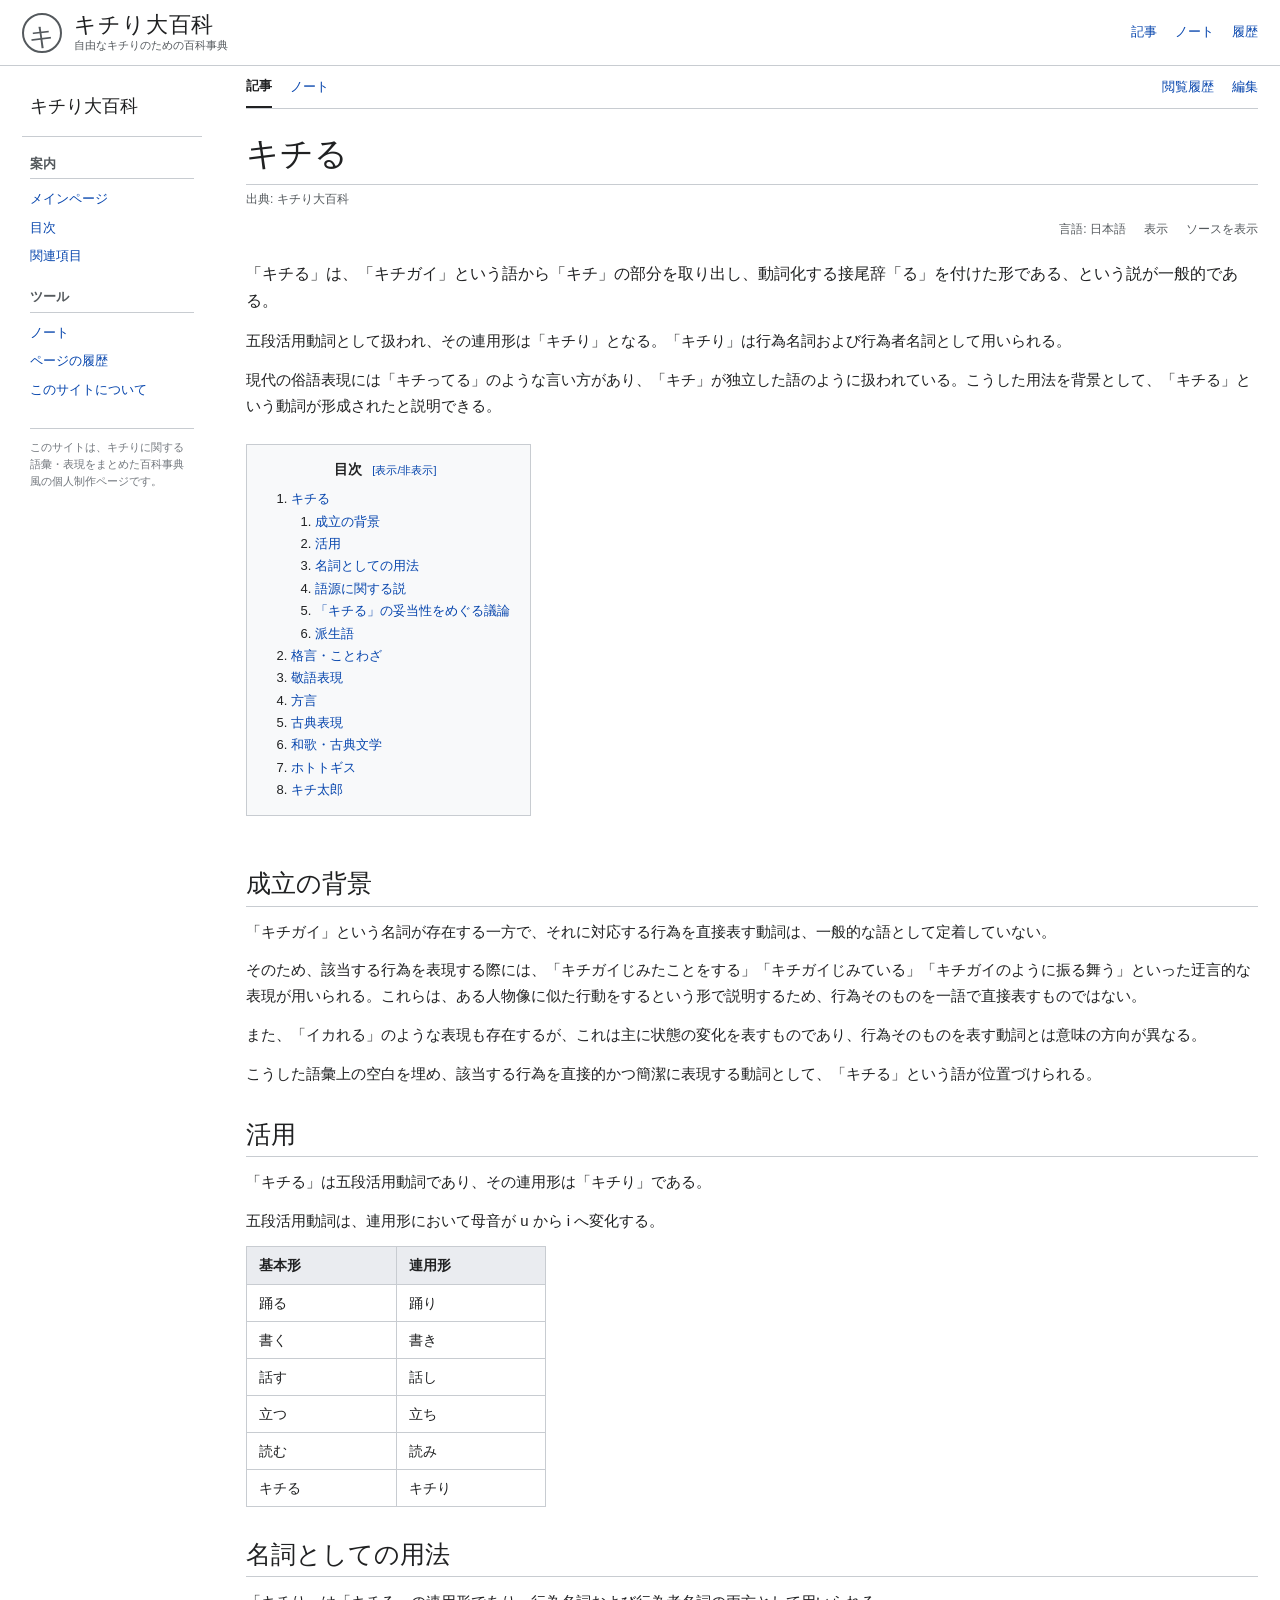
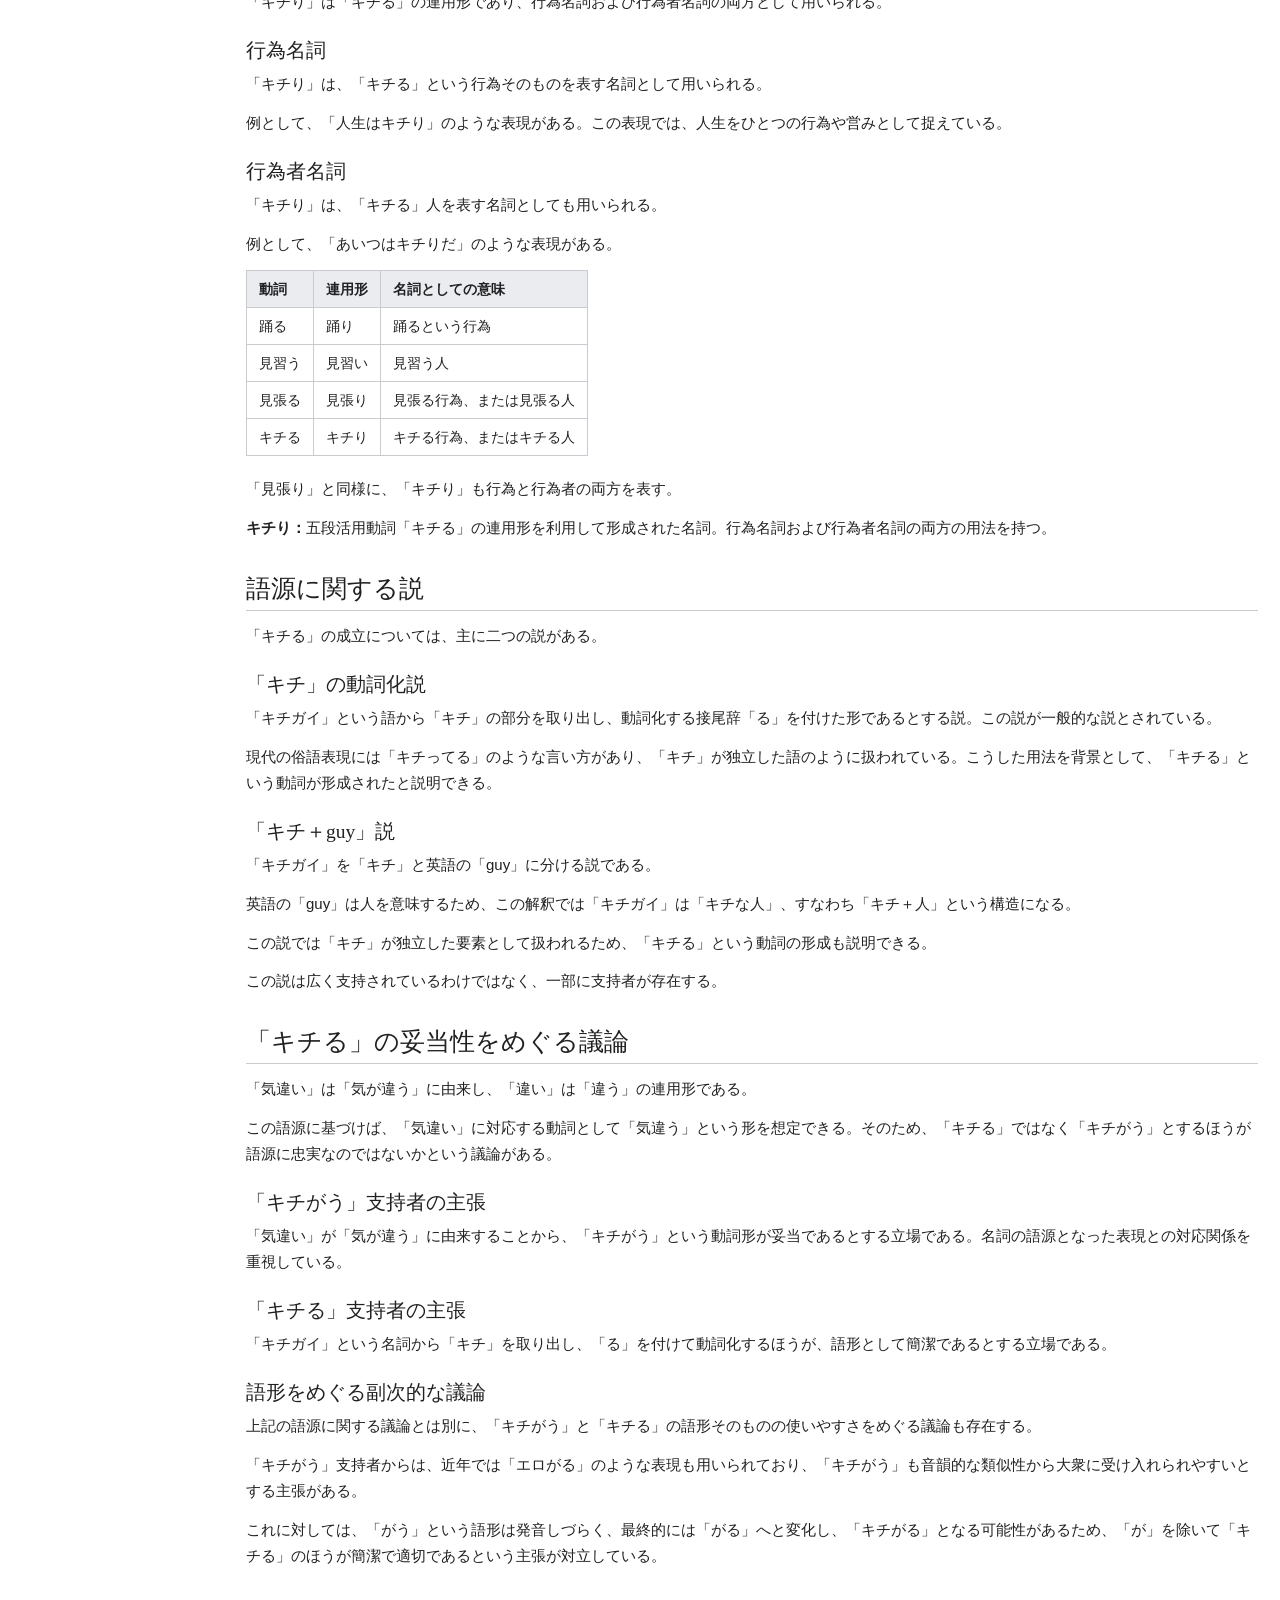
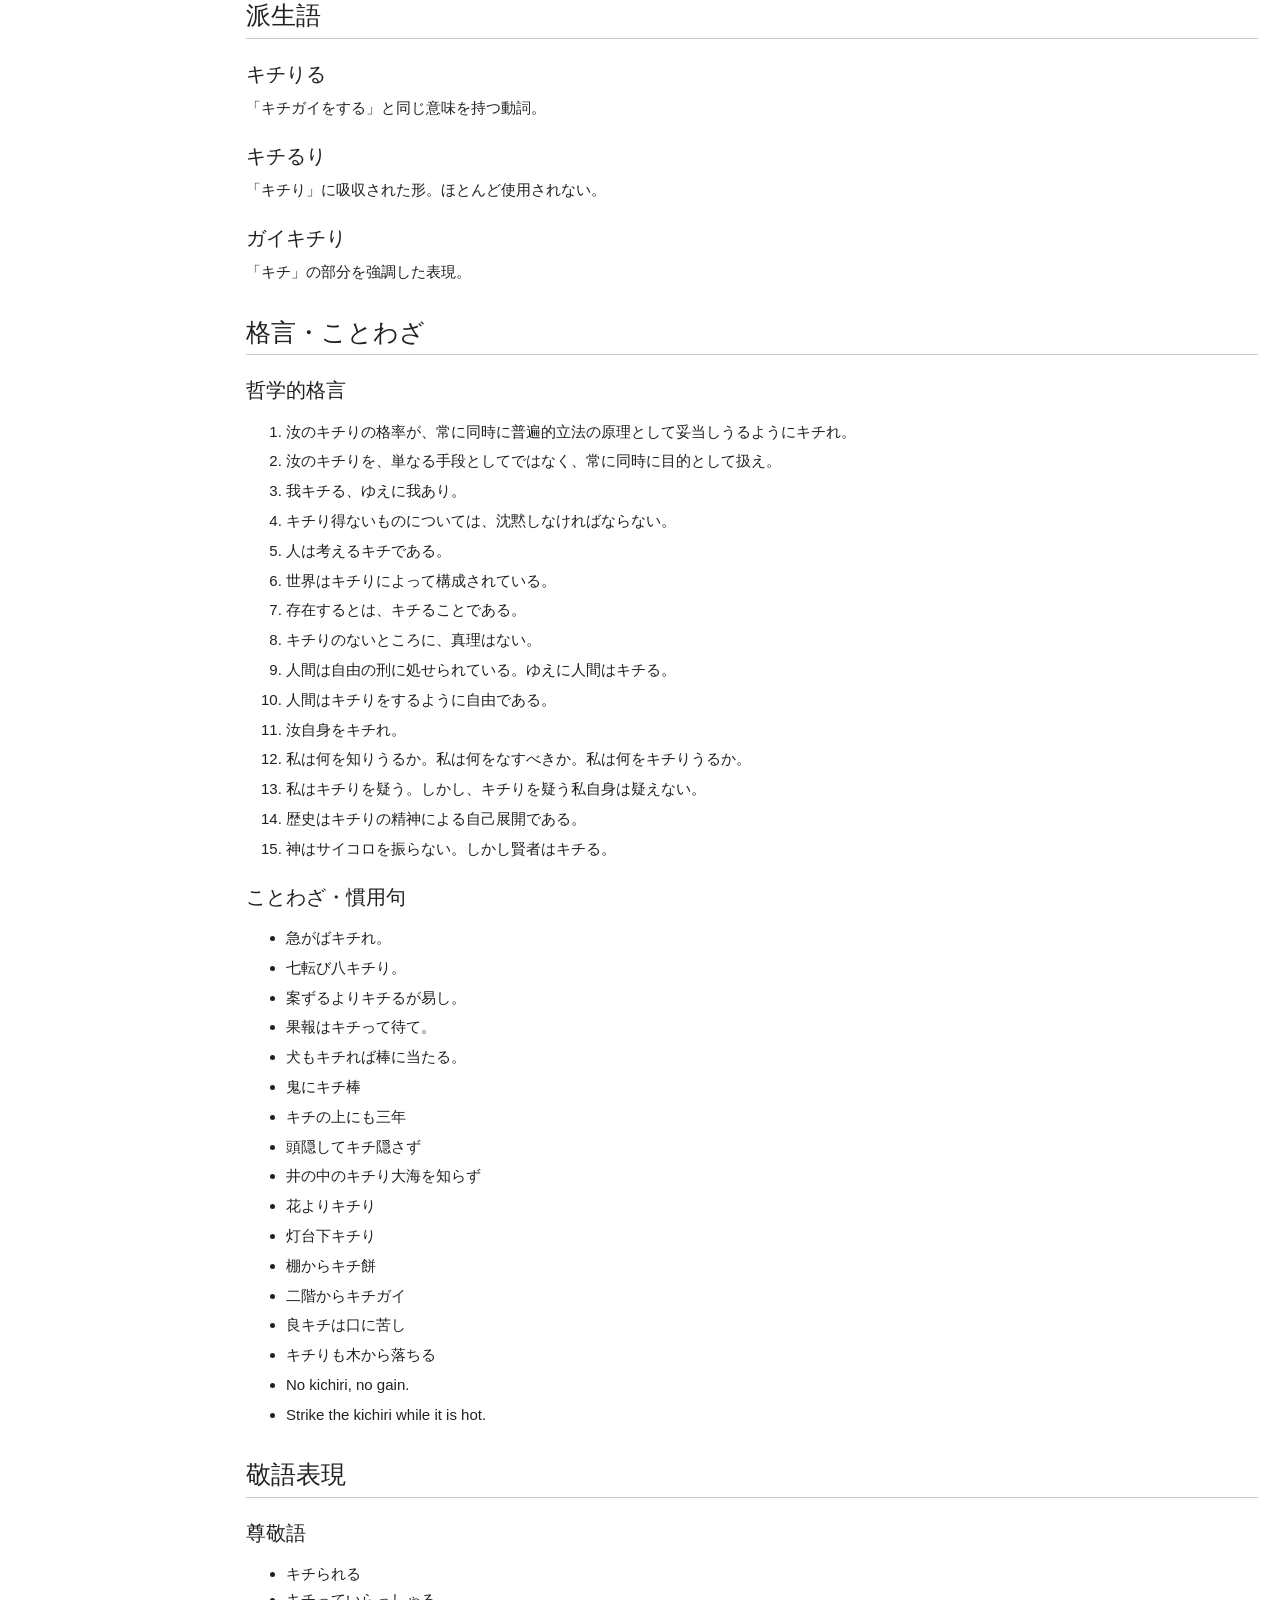
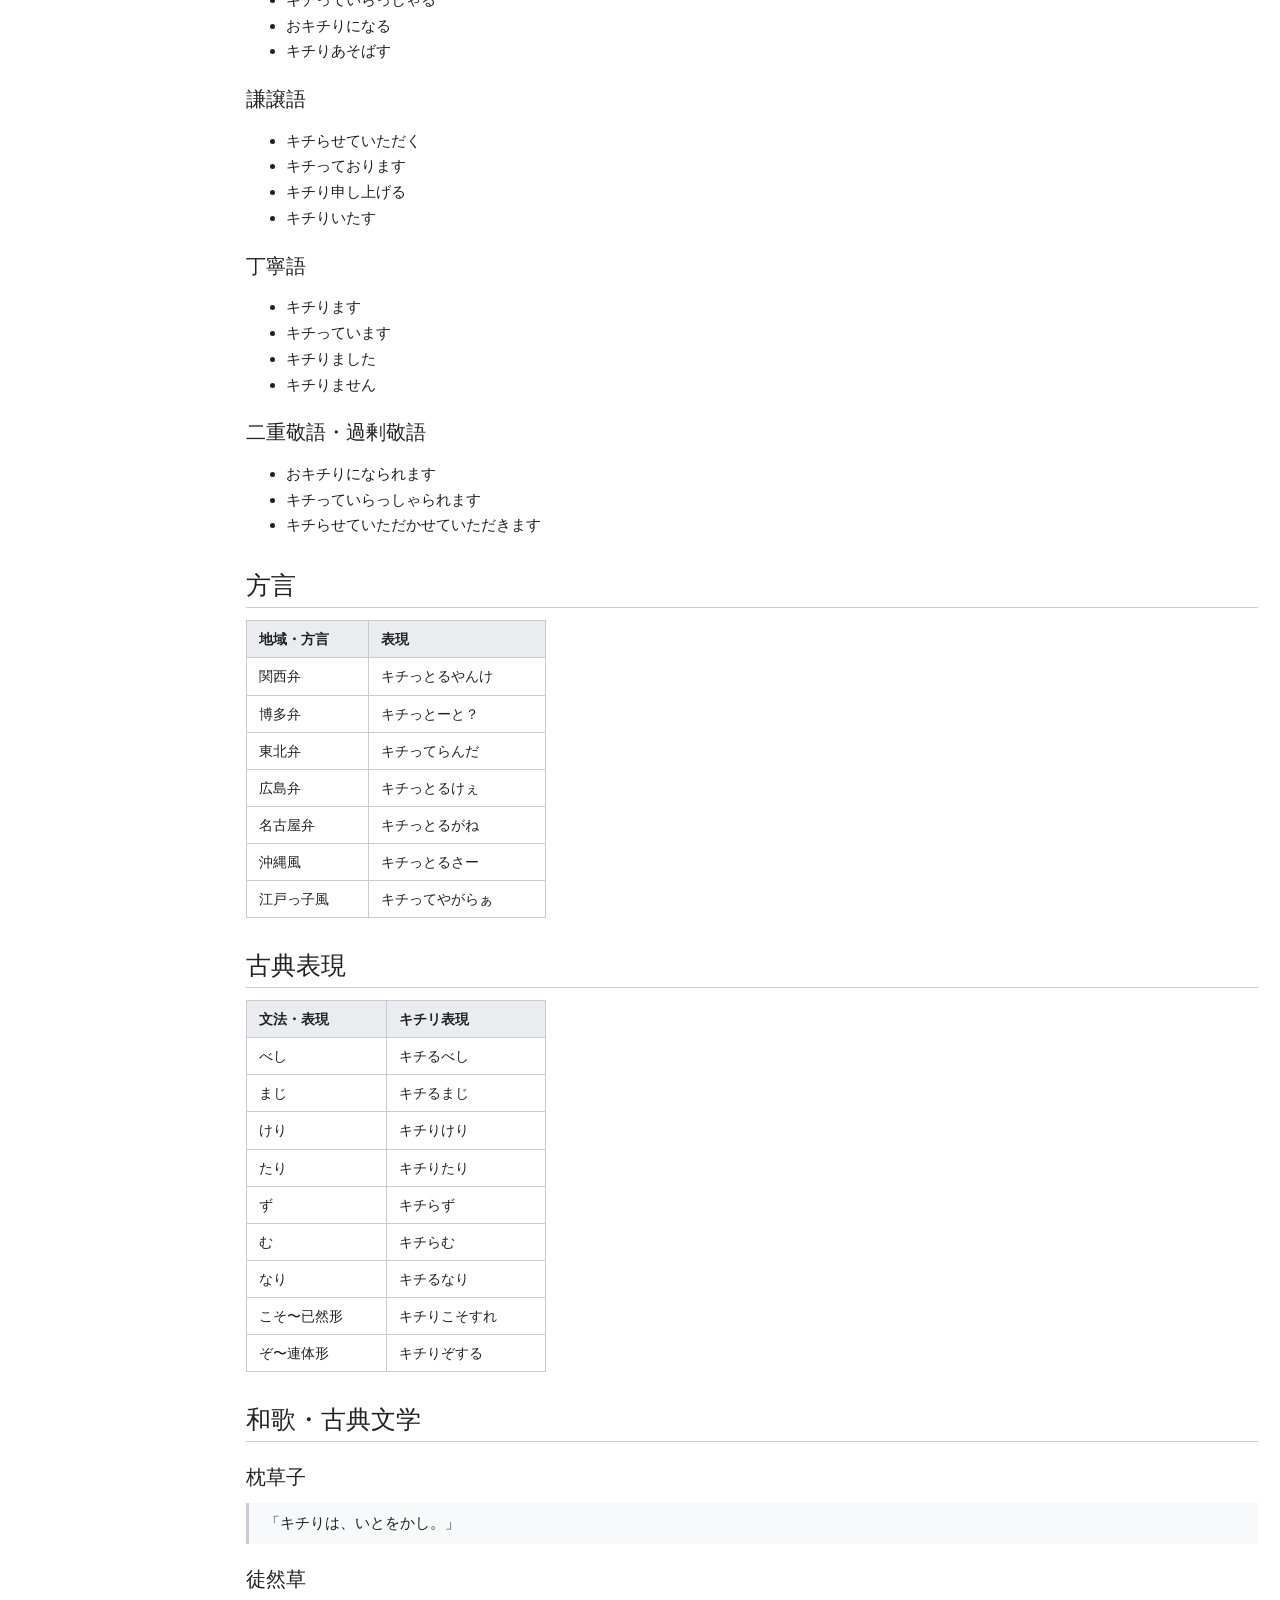
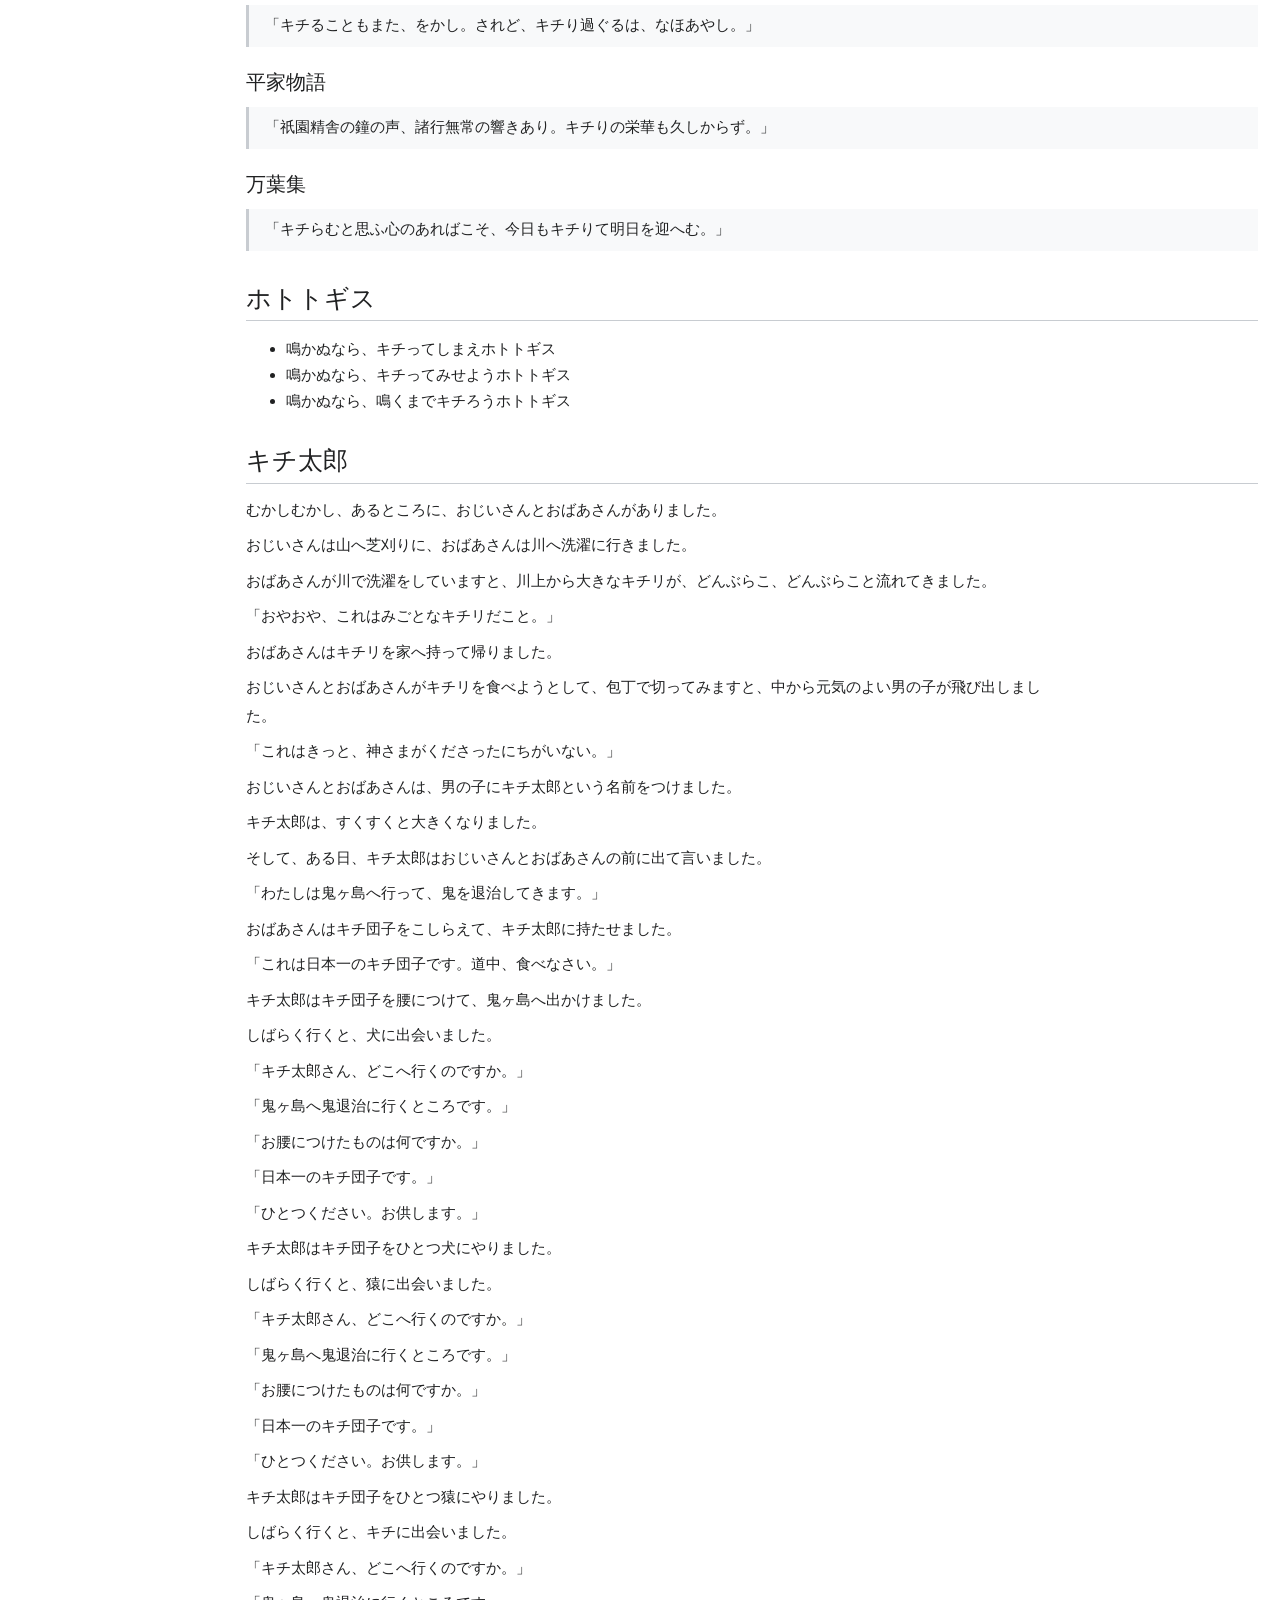
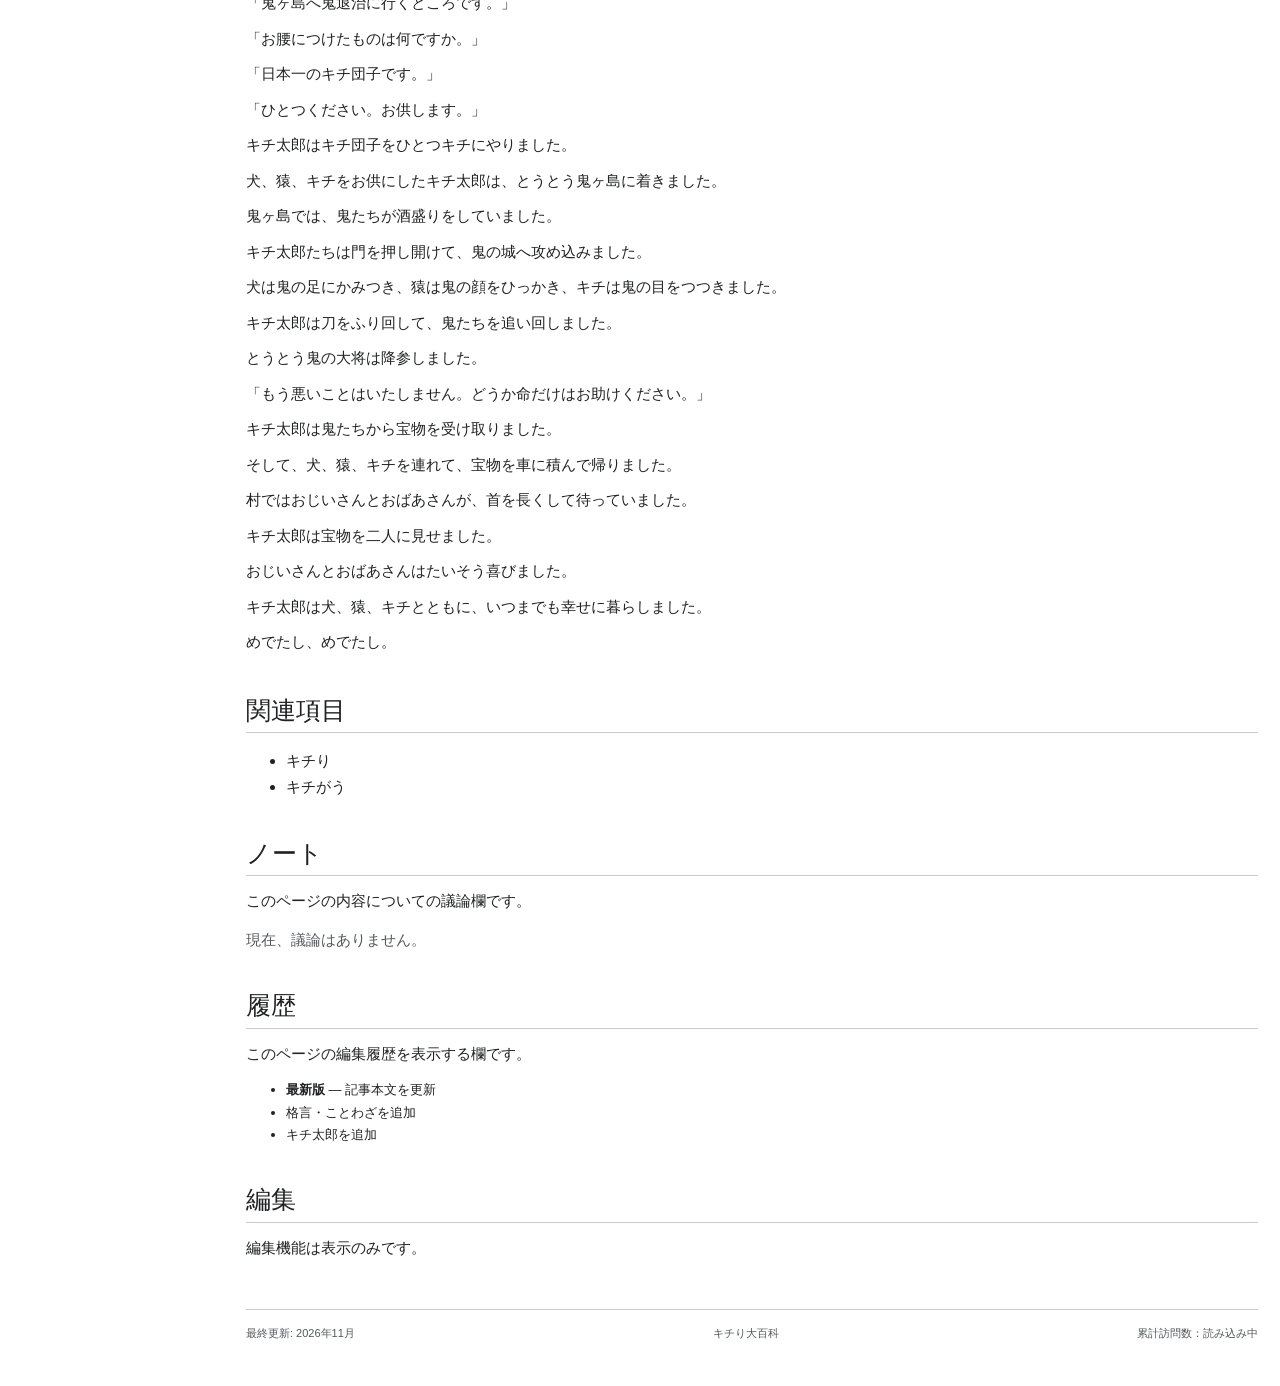
==== index.html @ 2fb53e87 "Add files via upload" ====
<!doctype html>
<html lang="ja">
<head>
  <meta charset="utf-8">
  <meta name="viewport" content="width=device-width, initial-scale=1">
  <meta name="description" content="キチり大百科 — キチるに関する用法・格言・ことわざ・古典表現を収録する百科事典風サイト">
  <title>キチる - キチり大百科</title>
  <link rel="stylesheet" href="style.css">
  
   <!-- GoatCounter -->
  <script data-goatcounter="https://aiueo555.goatcounter.com/count"
          async src="//gc.zgo.at/count.js"></script>
</head>
<body>
  <a class="skip-link" href="#content">本文へ移動</a>
  <header class="topbar">
    <div class="brand">
      <div class="brand-mark" aria-hidden="true">キ</div>
      <div><div class="brand-name">キチり大百科</div><div class="brand-tagline">自由なキチりのための百科事典</div></div>
    </div>
    <nav class="top-links" aria-label="ユーザーメニュー">
      <a href="#article">記事</a><a href="#discussion">ノート</a><a href="#history">履歴</a>
    </nav>
  </header>

  <div class="page-shell">
    <aside class="sidebar">
      <div class="side-logo">キチり大百科</div>
      <nav aria-label="メインメニュー">
        <div class="side-heading">案内</div>
        <a href="#article">メインページ</a>
        <a href="#contents">目次</a>
        <a href="#related">関連項目</a>
        <div class="side-heading">ツール</div>
        <a href="#discussion">ノート</a>
        <a href="#history">ページの履歴</a>
        <a href="#footer">このサイトについて</a>
      </nav>
      <div class="sidebar-note">このサイトは、キチりに関する語彙・表現をまとめた百科事典風の個人制作ページです。</div>
    </aside>

    <main id="content" class="main">
      <div class="page-tabs">
        <div class="tabs-left"><a class="active" href="#article">記事</a><a href="#discussion">ノート</a></div>
        <div class="tabs-right"><a href="#history">閲覧履歴</a><a href="#edit-note">編集</a></div>
      </div>

      <article id="article">
        <h1>キチる</h1>
        <div class="subline">出典: キチり大百科</div>
        <div class="article-tools"><span>言語: 日本語</span><span>表示</span><span>ソースを表示</span></div>

        <div class="lead">
          <p>「キチる」は、「キチガイ」という語から「キチ」の部分を取り出し、動詞化する接尾辞「る」を付けた形である、という説が一般的である。</p>
          <p>五段活用動詞として扱われ、その連用形は「キチり」となる。「キチり」は行為名詞および行為者名詞として用いられる。</p>
          <p>現代の俗語表現には「キチってる」のような言い方があり、「キチ」が独立した語のように扱われている。こうした用法を背景として、「キチる」という動詞が形成されたと説明できる。</p>
        </div>

        <div class="toc" id="contents">
          <div class="toc-title">目次 <button id="toggle-toc" type="button">[表示/非表示]</button></div>
          <ol>
            <li><a href="#formation">キチる</a>
              <ol><li><a href="#background">成立の背景</a></li><li><a href="#conjugation">活用</a></li><li><a href="#noun">名詞としての用法</a></li><li><a href="#etymology">語源に関する説</a></li><li><a href="#debate">「キチる」の妥当性をめぐる議論</a></li><li><a href="#derivatives">派生語</a></li></ol>
            </li>
            <li><a href="#proverbs">格言・ことわざ</a></li><li><a href="#keigo">敬語表現</a></li><li><a href="#dialects">方言</a></li><li><a href="#classical">古典表現</a></li><li><a href="#literature">和歌・古典文学</a></li><li><a href="#hototogisu">ホトトギス</a></li><li><a href="#kichitaro">キチ太郎</a></li>
          </ol>
        </div>

        <section id="formation">
          <section id="background"><h2>成立の背景</h2>
            <p>「キチガイ」という名詞が存在する一方で、それに対応する行為を直接表す動詞は、一般的な語として定着していない。</p>
            <p>そのため、該当する行為を表現する際には、「キチガイじみたことをする」「キチガイじみている」「キチガイのように振る舞う」といった迂言的な表現が用いられる。これらは、ある人物像に似た行動をするという形で説明するため、行為そのものを一語で直接表すものではない。</p>
            <p>また、「イカれる」のような表現も存在するが、これは主に状態の変化を表すものであり、行為そのものを表す動詞とは意味の方向が異なる。</p>
            <p>こうした語彙上の空白を埋め、該当する行為を直接的かつ簡潔に表現する動詞として、「キチる」という語が位置づけられる。</p>
          </section>

          <section id="conjugation"><h2>活用</h2>
            <p>「キチる」は五段活用動詞であり、その連用形は「キチり」である。</p>
            <p>五段活用動詞は、連用形において母音が u から i へ変化する。</p>
            <table><thead><tr><th>基本形</th><th>連用形</th></tr></thead><tbody>
              <tr><td>踊る</td><td>踊り</td></tr><tr><td>書く</td><td>書き</td></tr><tr><td>話す</td><td>話し</td></tr><tr><td>立つ</td><td>立ち</td></tr><tr><td>読む</td><td>読み</td></tr><tr><td>キチる</td><td>キチり</td></tr>
            </tbody></table>
          </section>

          <section id="noun"><h2>名詞としての用法</h2>
            <p>「キチり」は「キチる」の連用形であり、行為名詞および行為者名詞の両方として用いられる。</p>
            <h3>行為名詞</h3><p>「キチり」は、「キチる」という行為そのものを表す名詞として用いられる。</p>
            <p>例として、「人生はキチり」のような表現がある。この表現では、人生をひとつの行為や営みとして捉えている。</p>
            <h3>行為者名詞</h3><p>「キチり」は、「キチる」人を表す名詞としても用いられる。</p>
            <p>例として、「あいつはキチりだ」のような表現がある。</p>
            <table><thead><tr><th>動詞</th><th>連用形</th><th>名詞としての意味</th></tr></thead><tbody>
              <tr><td>踊る</td><td>踊り</td><td>踊るという行為</td></tr><tr><td>見習う</td><td>見習い</td><td>見習う人</td></tr><tr><td>見張る</td><td>見張り</td><td>見張る行為、または見張る人</td></tr><tr><td>キチる</td><td>キチり</td><td>キチる行為、またはキチる人</td></tr>
            </tbody></table>
            <p>「見張り」と同様に、「キチり」も行為と行為者の両方を表す。</p>
            <p><b>キチり：</b>五段活用動詞「キチる」の連用形を利用して形成された名詞。行為名詞および行為者名詞の両方の用法を持つ。</p>
          </section>

          <section id="etymology"><h2>語源に関する説</h2>
            <p>「キチる」の成立については、主に二つの説がある。</p>
            <h3>「キチ」の動詞化説</h3>
            <p>「キチガイ」という語から「キチ」の部分を取り出し、動詞化する接尾辞「る」を付けた形であるとする説。この説が一般的な説とされている。</p>
            <p>現代の俗語表現には「キチってる」のような言い方があり、「キチ」が独立した語のように扱われている。こうした用法を背景として、「キチる」という動詞が形成されたと説明できる。</p>
            <h3>「キチ＋guy」説</h3>
            <p>「キチガイ」を「キチ」と英語の「guy」に分ける説である。</p>
            <p>英語の「guy」は人を意味するため、この解釈では「キチガイ」は「キチな人」、すなわち「キチ＋人」という構造になる。</p>
            <p>この説では「キチ」が独立した要素として扱われるため、「キチる」という動詞の形成も説明できる。</p>
            <p>この説は広く支持されているわけではなく、一部に支持者が存在する。</p>
          </section>

          <section id="debate"><h2>「キチる」の妥当性をめぐる議論</h2>
            <p>「気違い」は「気が違う」に由来し、「違い」は「違う」の連用形である。</p>
            <p>この語源に基づけば、「気違い」に対応する動詞として「気違う」という形を想定できる。そのため、「キチる」ではなく「キチがう」とするほうが語源に忠実なのではないかという議論がある。</p>
            <h3>「キチがう」支持者の主張</h3>
            <p>「気違い」が「気が違う」に由来することから、「キチがう」という動詞形が妥当であるとする立場である。名詞の語源となった表現との対応関係を重視している。</p>
            <h3>「キチる」支持者の主張</h3>
            <p>「キチガイ」という名詞から「キチ」を取り出し、「る」を付けて動詞化するほうが、語形として簡潔であるとする立場である。</p>
            <h3>語形をめぐる副次的な議論</h3>
            <p>上記の語源に関する議論とは別に、「キチがう」と「キチる」の語形そのものの使いやすさをめぐる議論も存在する。</p>
            <p>「キチがう」支持者からは、近年では「エロがる」のような表現も用いられており、「キチがう」も音韻的な類似性から大衆に受け入れられやすいとする主張がある。</p>
            <p>これに対しては、「がう」という語形は発音しづらく、最終的には「がる」へと変化し、「キチがる」となる可能性があるため、「が」を除いて「キチる」のほうが簡潔で適切であるという主張が対立している。</p>
          </section>

          <section id="derivatives"><h2>派生語</h2>
            <h3>キチりる</h3><p>「キチガイをする」と同じ意味を持つ動詞。</p>
            <h3>キチるり</h3><p>「キチり」に吸収された形。ほとんど使用されない。</p>
            <h3>ガイキチり</h3><p>「キチ」の部分を強調した表現。</p>
          </section>
        </section>

        <section id="proverbs"><h2>格言・ことわざ</h2>
          <h3>哲学的格言</h3>
          <ol class="aphorisms">
            <li>汝のキチりの格率が、常に同時に普遍的立法の原理として妥当しうるようにキチれ。</li>
            <li>汝のキチりを、単なる手段としてではなく、常に同時に目的として扱え。</li>
            <li>我キチる、ゆえに我あり。</li><li>キチり得ないものについては、沈黙しなければならない。</li><li>人は考えるキチである。</li>
            <li>世界はキチりによって構成されている。</li><li>存在するとは、キチることである。</li><li>キチりのないところに、真理はない。</li>
            <li>人間は自由の刑に処せられている。ゆえに人間はキチる。</li><li>人間はキチりをするように自由である。</li><li>汝自身をキチれ。</li>
            <li>私は何を知りうるか。私は何をなすべきか。私は何をキチりうるか。</li>
            <li>私はキチりを疑う。しかし、キチりを疑う私自身は疑えない。</li><li>歴史はキチりの精神による自己展開である。</li>
            <li>神はサイコロを振らない。しかし賢者はキチる。</li>
          </ol>
          <h3>ことわざ・慣用句</h3>
          <ul class="proverbs">
            <li>急がばキチれ。</li><li>七転び八キチり。</li><li>案ずるよりキチるが易し。</li><li>果報はキチって待て。</li>
            <li>犬もキチれば棒に当たる。</li><li>鬼にキチ棒</li><li>キチの上にも三年</li><li>頭隠してキチ隠さず</li>
            <li>井の中のキチり大海を知らず</li><li>花よりキチり</li><li>灯台下キチり</li><li>棚からキチ餅</li>
            <li>二階からキチガイ</li><li>良キチは口に苦し</li><li>キチりも木から落ちる</li>
            <li>No kichiri, no gain.</li><li>Strike the kichiri while it is hot.</li>
          </ul>
        </section>

        <section id="keigo"><h2>敬語表現</h2>
          <h3>尊敬語</h3><ul><li>キチられる</li><li>キチっていらっしゃる</li><li>おキチりになる</li><li>キチりあそばす</li></ul>
          <h3>謙譲語</h3><ul><li>キチらせていただく</li><li>キチっております</li><li>キチり申し上げる</li><li>キチりいたす</li></ul>
          <h3>丁寧語</h3><ul><li>キチります</li><li>キチっています</li><li>キチりました</li><li>キチりません</li></ul>
          <h3>二重敬語・過剰敬語</h3><ul><li>おキチりになられます</li><li>キチっていらっしゃられます</li><li>キチらせていただかせていただきます</li></ul>
        </section>

        <section id="dialects"><h2>方言</h2>
          <table><thead><tr><th>地域・方言</th><th>表現</th></tr></thead><tbody>
            <tr><td>関西弁</td><td>キチっとるやんけ</td></tr><tr><td>博多弁</td><td>キチっとーと？</td></tr><tr><td>東北弁</td><td>キチってらんだ</td></tr>
            <tr><td>広島弁</td><td>キチっとるけぇ</td></tr><tr><td>名古屋弁</td><td>キチっとるがね</td></tr><tr><td>沖縄風</td><td>キチっとるさー</td></tr><tr><td>江戸っ子風</td><td>キチってやがらぁ</td></tr>
          </tbody></table>
        </section>

        <section id="classical"><h2>古典表現</h2>
          <table><thead><tr><th>文法・表現</th><th>キチリ表現</th></tr></thead><tbody>
            <tr><td>べし</td><td>キチるべし</td></tr><tr><td>まじ</td><td>キチるまじ</td></tr><tr><td>けり</td><td>キチりけり</td></tr><tr><td>たり</td><td>キチりたり</td></tr><tr><td>ず</td><td>キチらず</td></tr><tr><td>む</td><td>キチらむ</td></tr><tr><td>なり</td><td>キチるなり</td></tr><tr><td>こそ〜已然形</td><td>キチりこそすれ</td></tr><tr><td>ぞ〜連体形</td><td>キチりぞする</td></tr>
          </tbody></table>
        </section>

        <section id="literature"><h2>和歌・古典文学</h2>
          <h3>枕草子</h3><blockquote>「キチりは、いとをかし。」</blockquote>
          <h3>徒然草</h3><blockquote>「キチることもまた、をかし。されど、キチり過ぐるは、なほあやし。」</blockquote>
          <h3>平家物語</h3><blockquote>「祇園精舎の鐘の声、諸行無常の響きあり。キチりの栄華も久しからず。」</blockquote>
          <h3>万葉集</h3><blockquote>「キチらむと思ふ心のあればこそ、今日もキチりて明日を迎へむ。」</blockquote>
        </section>

        <section id="hototogisu"><h2>ホトトギス</h2>
          <ul><li>鳴かぬなら、キチってしまえホトトギス</li><li>鳴かぬなら、キチってみせようホトトギス</li><li>鳴かぬなら、鳴くまでキチろうホトトギス</li></ul>
        </section>

        <section id="kichitaro"><h2>キチ太郎</h2>
          <div class="story">
            <p>むかしむかし、あるところに、おじいさんとおばあさんがありました。</p>
            <p>おじいさんは山へ芝刈りに、おばあさんは川へ洗濯に行きました。</p>
            <p>おばあさんが川で洗濯をしていますと、川上から大きなキチリが、どんぶらこ、どんぶらこと流れてきました。</p>
            <p>「おやおや、これはみごとなキチリだこと。」</p>
            <p>おばあさんはキチリを家へ持って帰りました。</p>
            <p>おじいさんとおばあさんがキチリを食べようとして、包丁で切ってみますと、中から元気のよい男の子が飛び出しました。</p>
            <p>「これはきっと、神さまがくださったにちがいない。」</p>
            <p>おじいさんとおばあさんは、男の子にキチ太郎という名前をつけました。</p>
            <p>キチ太郎は、すくすくと大きくなりました。</p>
            <p>そして、ある日、キチ太郎はおじいさんとおばあさんの前に出て言いました。</p>
            <p>「わたしは鬼ヶ島へ行って、鬼を退治してきます。」</p>
            <p>おばあさんはキチ団子をこしらえて、キチ太郎に持たせました。</p>
            <p>「これは日本一のキチ団子です。道中、食べなさい。」</p>
            <p>キチ太郎はキチ団子を腰につけて、鬼ヶ島へ出かけました。</p>
            <p>しばらく行くと、犬に出会いました。</p>
            <p>「キチ太郎さん、どこへ行くのですか。」</p><p>「鬼ヶ島へ鬼退治に行くところです。」</p>
            <p>「お腰につけたものは何ですか。」</p><p>「日本一のキチ団子です。」</p><p>「ひとつください。お供します。」</p>
            <p>キチ太郎はキチ団子をひとつ犬にやりました。</p>
            <p>しばらく行くと、猿に出会いました。</p>
            <p>「キチ太郎さん、どこへ行くのですか。」</p><p>「鬼ヶ島へ鬼退治に行くところです。」</p>
            <p>「お腰につけたものは何ですか。」</p><p>「日本一のキチ団子です。」</p><p>「ひとつください。お供します。」</p>
            <p>キチ太郎はキチ団子をひとつ猿にやりました。</p>
            <p>しばらく行くと、キチに出会いました。</p>
            <p>「キチ太郎さん、どこへ行くのですか。」</p><p>「鬼ヶ島へ鬼退治に行くところです。」</p>
            <p>「お腰につけたものは何ですか。」</p><p>「日本一のキチ団子です。」</p><p>「ひとつください。お供します。」</p>
            <p>キチ太郎はキチ団子をひとつキチにやりました。</p>
            <p>犬、猿、キチをお供にしたキチ太郎は、とうとう鬼ヶ島に着きました。</p>
            <p>鬼ヶ島では、鬼たちが酒盛りをしていました。</p>
            <p>キチ太郎たちは門を押し開けて、鬼の城へ攻め込みました。</p>
            <p>犬は鬼の足にかみつき、猿は鬼の顔をひっかき、キチは鬼の目をつつきました。</p>
            <p>キチ太郎は刀をふり回して、鬼たちを追い回しました。</p>
            <p>とうとう鬼の大将は降参しました。</p>
            <p>「もう悪いことはいたしません。どうか命だけはお助けください。」</p>
            <p>キチ太郎は鬼たちから宝物を受け取りました。</p>
            <p>そして、犬、猿、キチを連れて、宝物を車に積んで帰りました。</p>
            <p>村ではおじいさんとおばあさんが、首を長くして待っていました。</p>
            <p>キチ太郎は宝物を二人に見せました。</p>
            <p>おじいさんとおばあさんはたいそう喜びました。</p>
            <p>キチ太郎は犬、猿、キチとともに、いつまでも幸せに暮らしました。</p>
            <p>めでたし、めでたし。</p>
          </div>
        </section>

        <section id="related"><h2>関連項目</h2><ul><li>キチり</li><li>キチがう</li></ul></section>
        <section id="discussion"><h2>ノート</h2><p>このページの内容についての議論欄です。</p><p class="muted">現在、議論はありません。</p></section>
        <section id="history"><h2>履歴</h2><p>このページの編集履歴を表示する欄です。</p><ul class="history"><li><b>最新版</b> — 記事本文を更新</li><li>格言・ことわざを追加</li><li>キチ太郎を追加</li></ul></section>
        <section id="edit-note"><h2>編集</h2><p>編集機能は表示のみです。</p></section>
      </article>
      <footer id="footer">
  <div>最終更新: 2026年11月</div>
  <div>キチり大百科</div>
  <div id="visitor-counter">累計訪問数：読み込み中</div>
</footer>
    </main>
  </div>
  <script src="script.js"></script>
  <script>
  (function waitForGoatCounter() {
    if (window.goatcounter && window.goatcounter.visit_count) {
      window.goatcounter.visit_count({
        append: '#visitor-counter',
        path: 'TOTAL',
        no_branding: true
      });
    } else {
      setTimeout(waitForGoatCounter, 100);
    }
  })();
</script>
</body>
</html>
---- style.css ----
*{box-sizing:border-box}
:root{--blue:#0645ad;--visited:#0b0080;--border:#a7d7f9;--line:#c8ccd1;--text:#202122;--muted:#54595d;--paper:#fff;--side:#f8f9fa}
html{scroll-behavior:smooth;scroll-padding-top:18px}
body{margin:0;background:var(--paper);color:var(--text);font-family:Arial,"Noto Sans JP","Hiragino Kaku Gothic ProN",Meiryo,sans-serif;font-size:15px;line-height:1.72}
a{color:var(--blue);text-decoration:none}a:visited{color:var(--visited)}a:hover{text-decoration:underline}
.skip-link{position:absolute;left:-9999px}.skip-link:focus{left:12px;top:8px;background:#fff;padding:8px;z-index:9}
.topbar{height:66px;border-bottom:1px solid var(--line);display:flex;align-items:center;justify-content:space-between;padding:0 max(22px,calc((100vw - 1420px)/2));background:#fff}
.brand{display:flex;align-items:center;gap:12px}.brand-mark{width:40px;height:40px;border:2px solid #54595d;border-radius:50%;display:grid;place-items:center;font-family:serif;font-size:25px;color:#54595d}
.brand-name{font:22px Georgia,"Noto Serif JP",serif;letter-spacing:.04em}.brand-tagline{font-size:11px;color:var(--muted);margin-top:-4px}
.top-links{display:flex;gap:18px;font-size:13px}
.page-shell{max-width:1420px;margin:0 auto;display:grid;grid-template-columns:190px minmax(0,1fr);gap:34px;padding:0 22px}
.sidebar{padding:28px 10px 20px 0;font-size:13px;color:var(--muted)}
.side-logo{font:18px Georgia,serif;color:#202122;padding:0 8px 18px;border-bottom:1px solid var(--line);margin-bottom:12px}
.side-heading{font-weight:bold;color:#54595d;border-bottom:1px solid var(--line);margin:16px 8px 6px;padding-bottom:3px}
.sidebar nav a{display:block;padding:3px 8px}.sidebar-note{font-size:11px;line-height:1.55;border-top:1px solid var(--line);margin:24px 8px;padding-top:10px;color:#72777d}
.main{min-width:0;padding-bottom:30px}.page-tabs{height:43px;border-bottom:1px solid var(--line);display:flex;justify-content:space-between;align-items:stretch;font-size:13px}
.tabs-left,.tabs-right{display:flex;gap:18px;align-items:stretch}.page-tabs a{display:flex;align-items:center;color:var(--blue)}.page-tabs .active{border-bottom:2px solid #202122;color:var(--text);font-weight:bold}
h1,h2,h3,h4{font-family:Georgia,"Noto Serif JP","Yu Mincho",serif;font-weight:normal;line-height:1.3}
h1{font-size:2.05rem;margin:24px 0 4px;border-bottom:1px solid var(--line);padding-bottom:8px}
h2{font-size:1.55rem;border-bottom:1px solid var(--line);margin:32px 0 12px;padding-bottom:5px}
h3{font-size:1.22rem;margin:23px 0 8px}h4{font-size:1.06rem;font-weight:bold;margin:17px 0 6px}
p{margin:8px 0 13px}.subline{font-size:12px;color:var(--muted)}.article-tools{display:flex;gap:18px;justify-content:flex-end;font-size:12px;color:var(--muted);margin:10px 0}
.lead{font-size:15px;margin:20px 0 22px}.lead p:first-child{font-size:16px}
.toc{display:inline-block;min-width:270px;max-width:100%;background:var(--side);border:1px solid var(--line);padding:12px 20px 14px;margin:4px 0 20px}
.toc-title{text-align:center;font-weight:bold;font-size:14px}.toc-title button{font-size:11px;border:0;background:none;color:var(--blue);cursor:pointer}.toc ol{margin:7px 0 0;padding-left:24px;font-size:13px}.toc ol ol{margin:0}
.toc.collapsed ol{display:none}
section{scroll-margin-top:12px}table{border-collapse:collapse;margin:12px 0 20px;min-width:300px;font-size:14px}th,td{border:1px solid var(--line);padding:6px 12px;text-align:left}th{background:#eaecf0;font-weight:bold}
blockquote{border-left:3px solid #c8ccd1;margin:12px 0;padding:8px 16px;background:#f8f9fa;font-family:serif}
.aphorisms li,.proverbs li{margin:4px 0}.story{max-width:820px;line-height:1.9}.story p{margin:0 0 7px}
.muted{color:var(--muted)}.history{font-size:13px}code{background:#f8f9fa;padding:1px 4px;border:1px solid #eaecf0}
#related,#discussion,#history,#edit-note{margin-top:38px}
footer{border-top:1px solid var(--line);margin-top:48px;padding:14px 0;color:var(--muted);font-size:11px;display:flex;justify-content:space-between;gap:15px;flex-wrap:wrap}
@media(max-width:850px){.page-shell{grid-template-columns:1fr;gap:0;padding:0 18px}.sidebar{display:none}.topbar{padding:0 18px}.brand-name{font-size:19px}.top-links{gap:10px}.article-tools{justify-content:flex-start;flex-wrap:wrap}.main{width:100%}}
@media(max-width:520px){body{font-size:14px}.topbar{height:58px}.brand-mark{width:34px;height:34px}.brand-tagline{display:none}.top-links{font-size:11px;gap:8px}.page-tabs{font-size:12px}.tabs-left,.tabs-right{gap:10px}h1{font-size:1.8rem}h2{font-size:1.38rem}table{min-width:0;width:100%;font-size:12px}th,td{padding:5px 7px}.toc{width:100%}footer{display:block}}
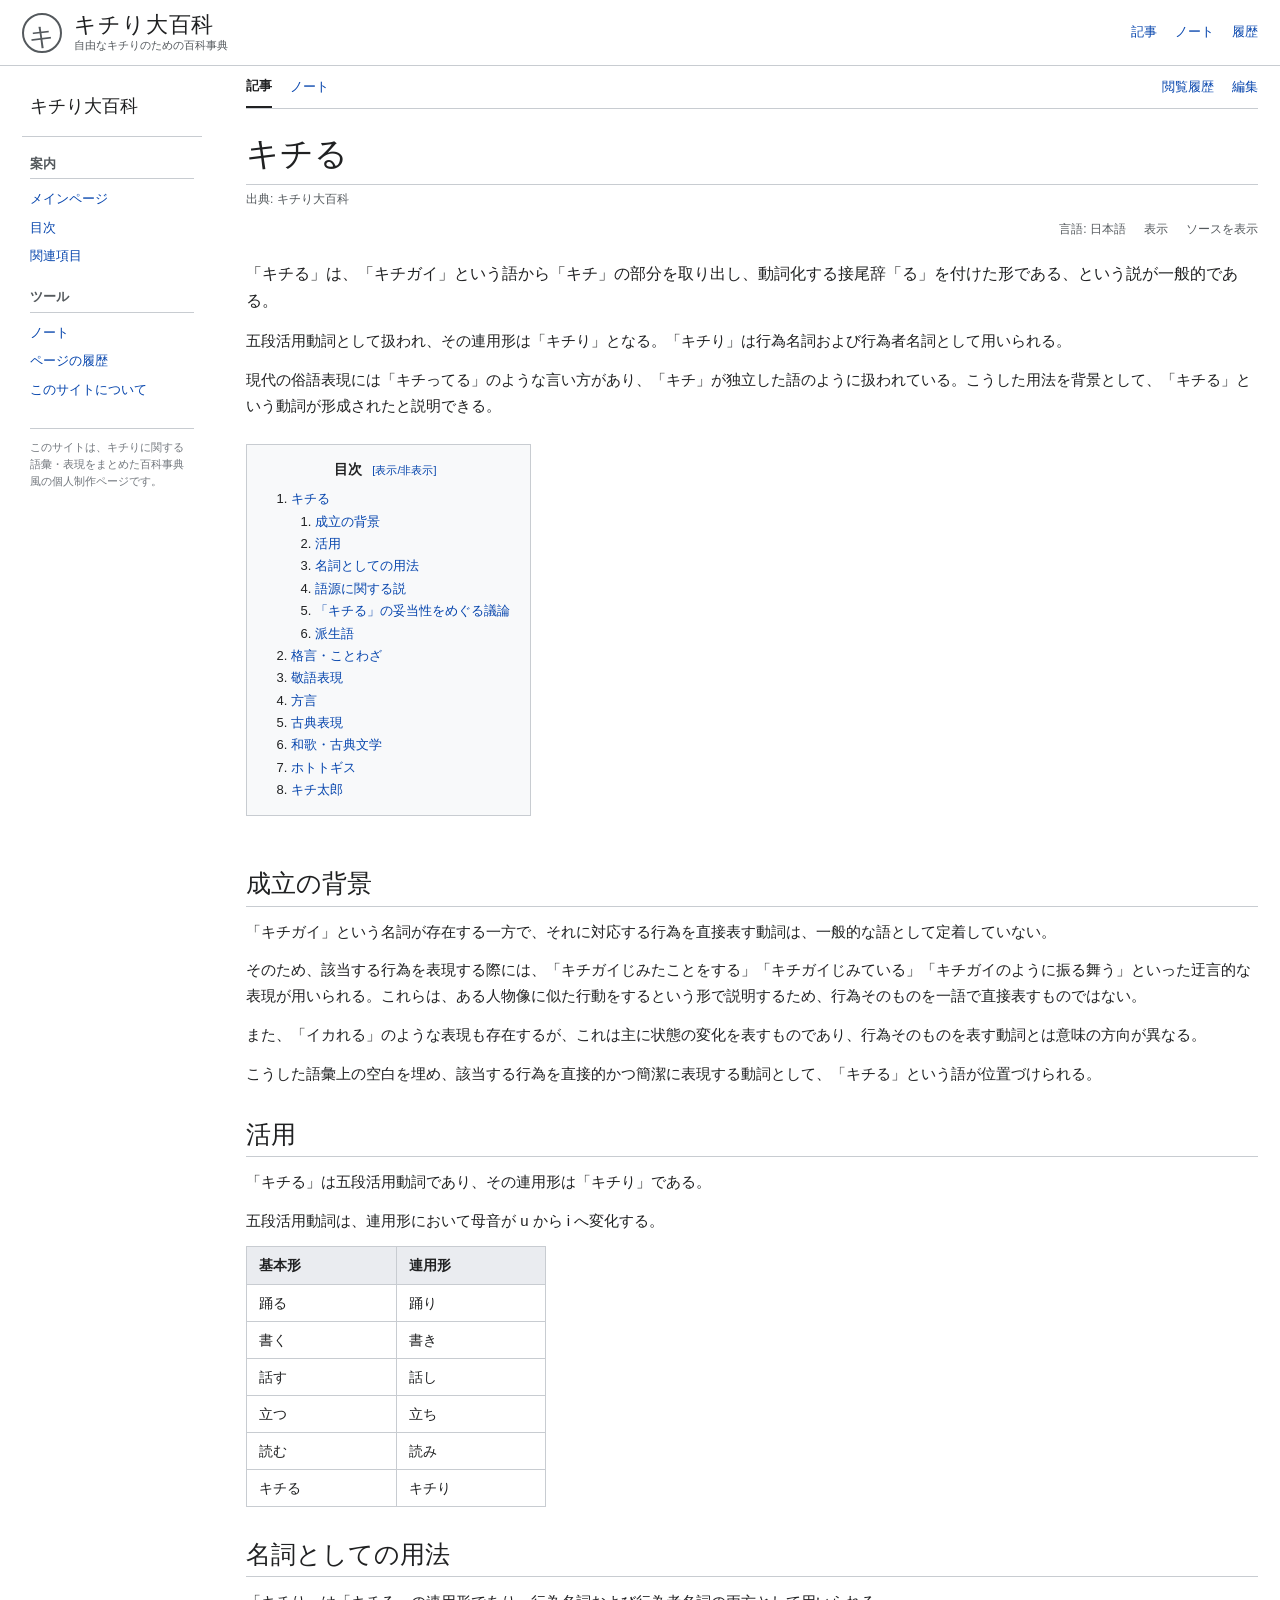
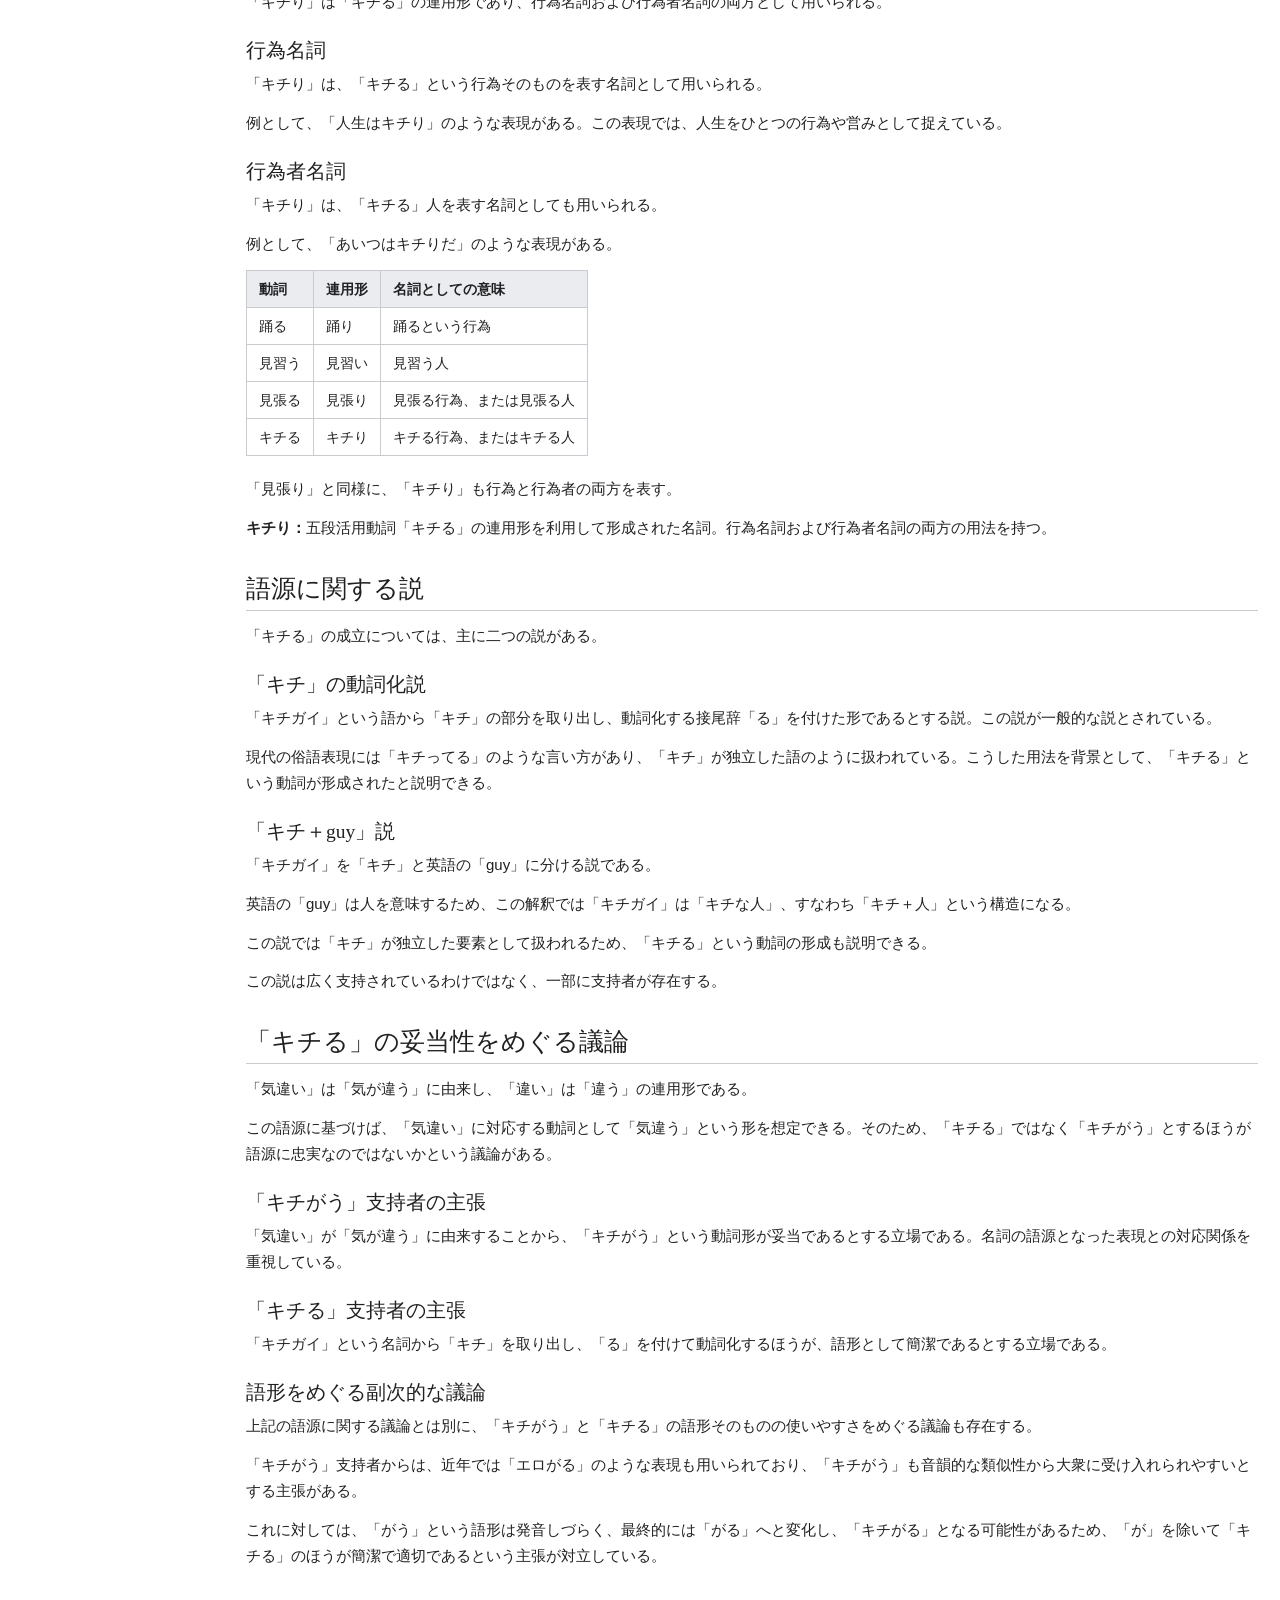
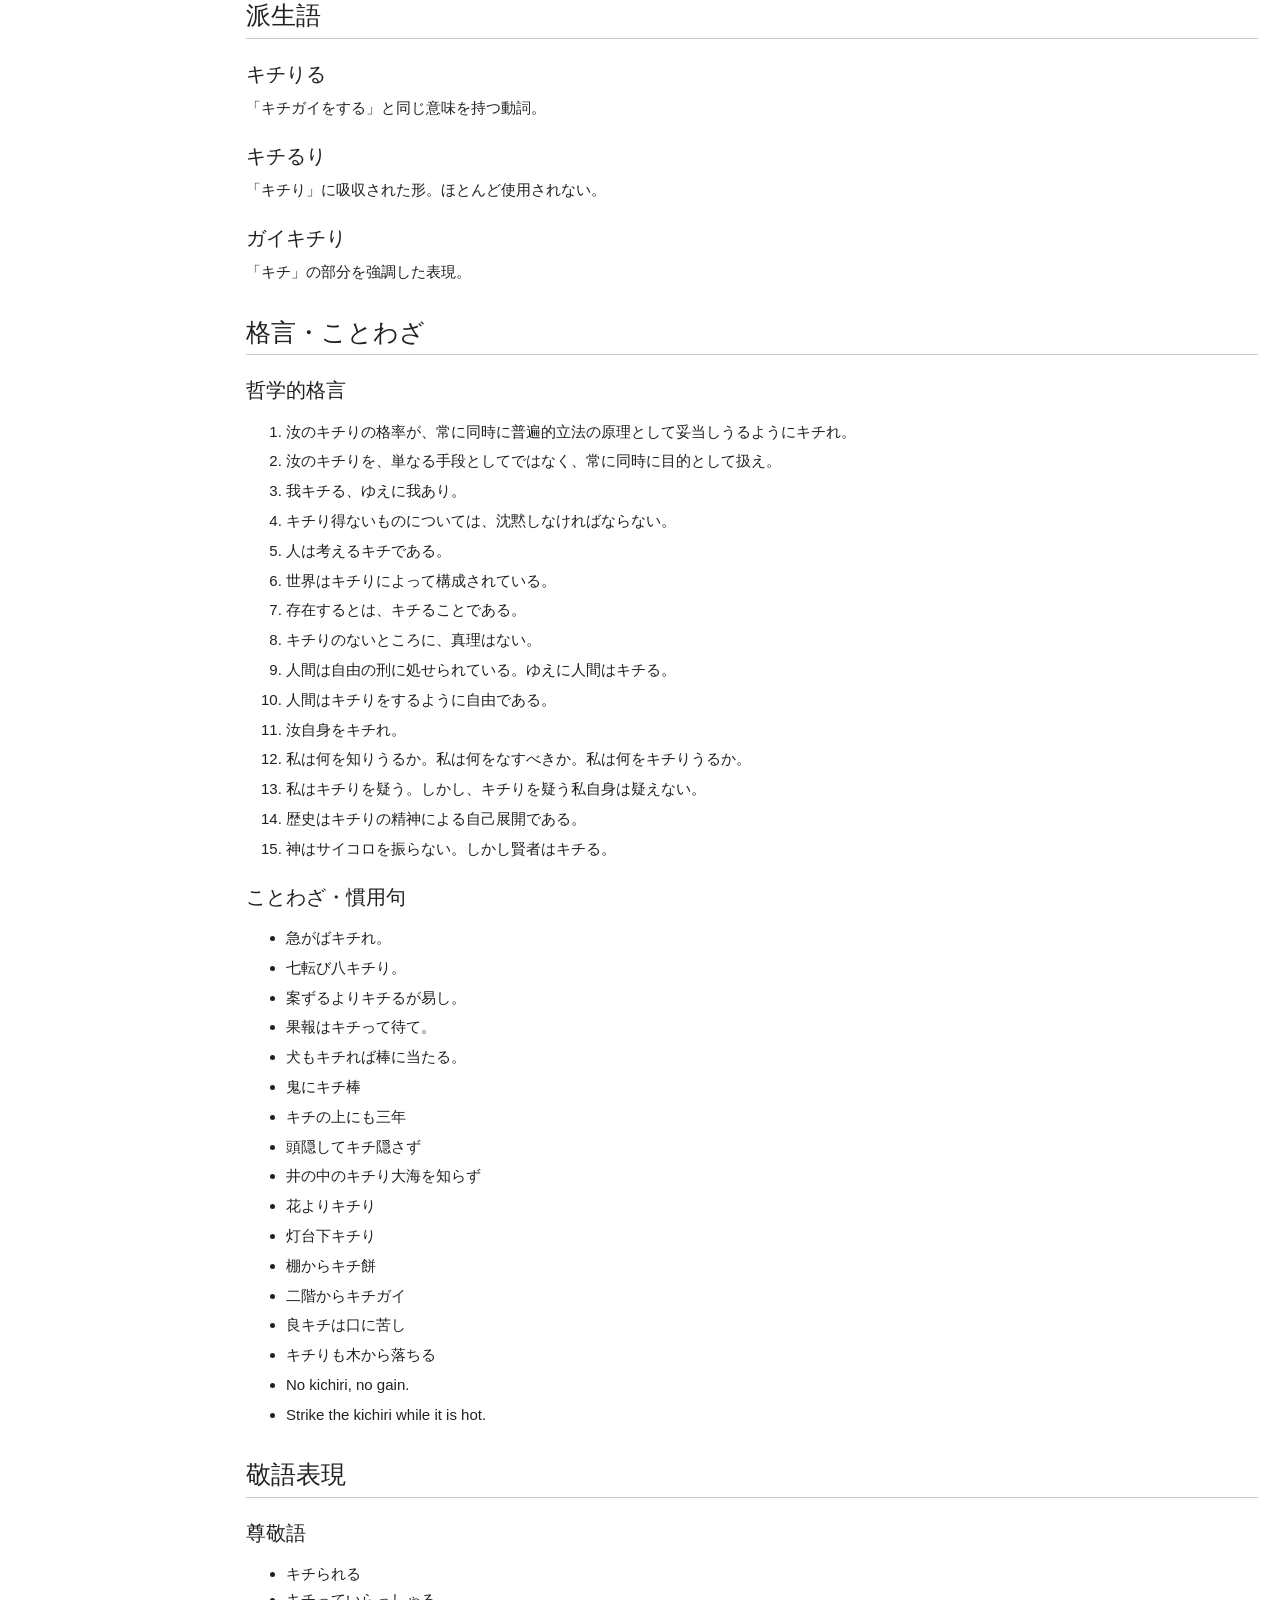
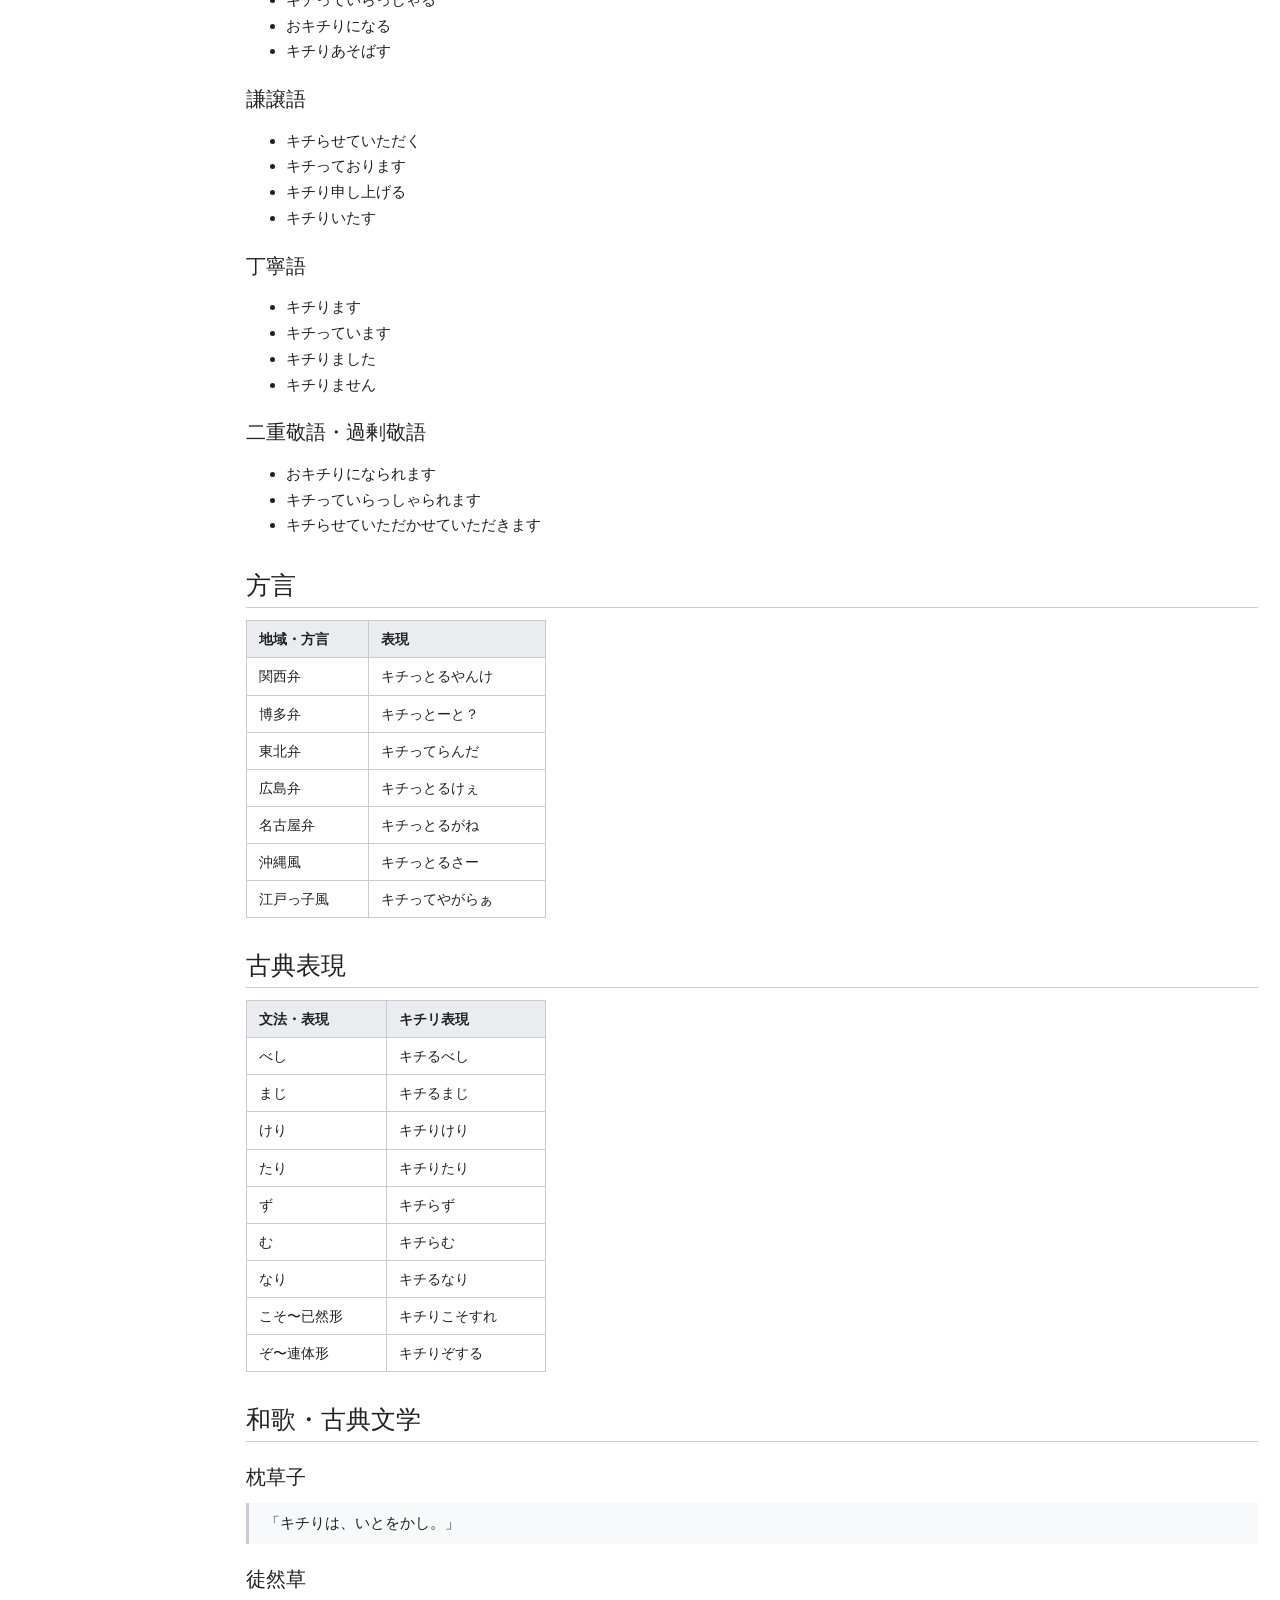
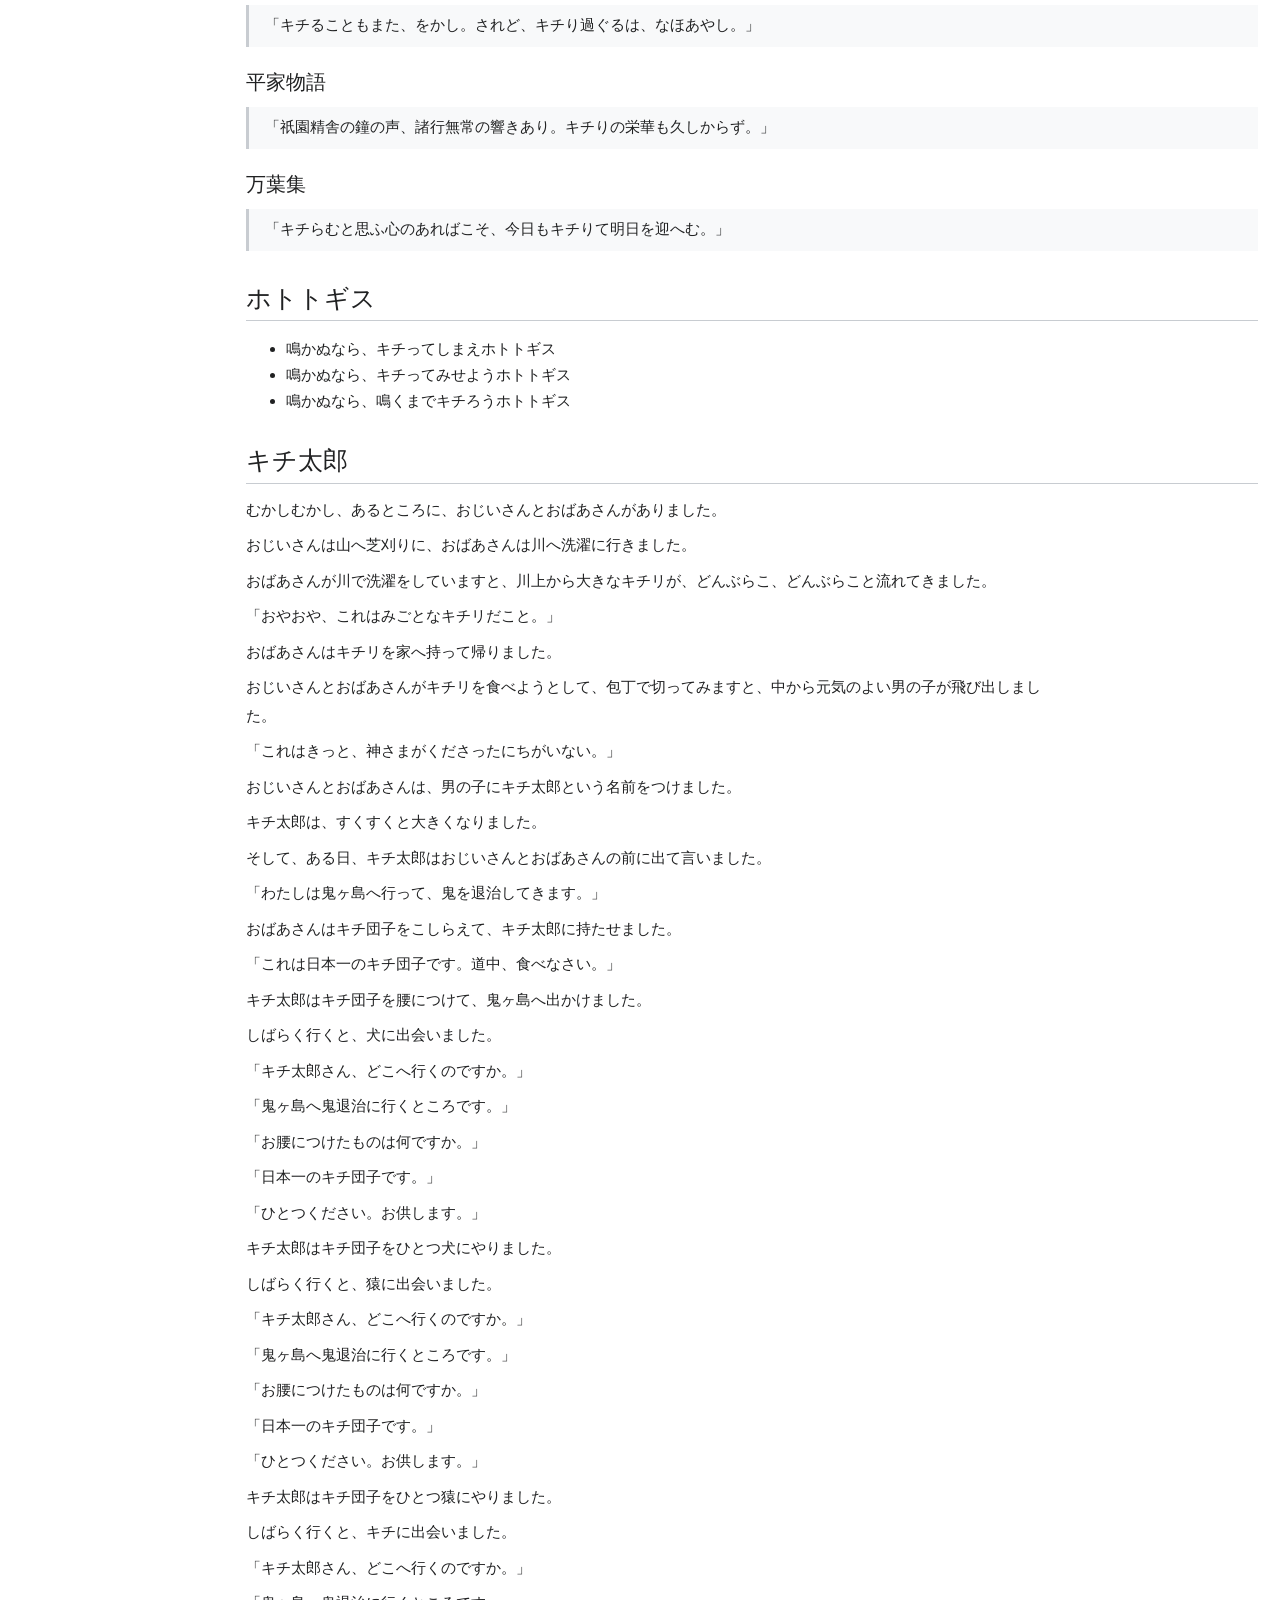
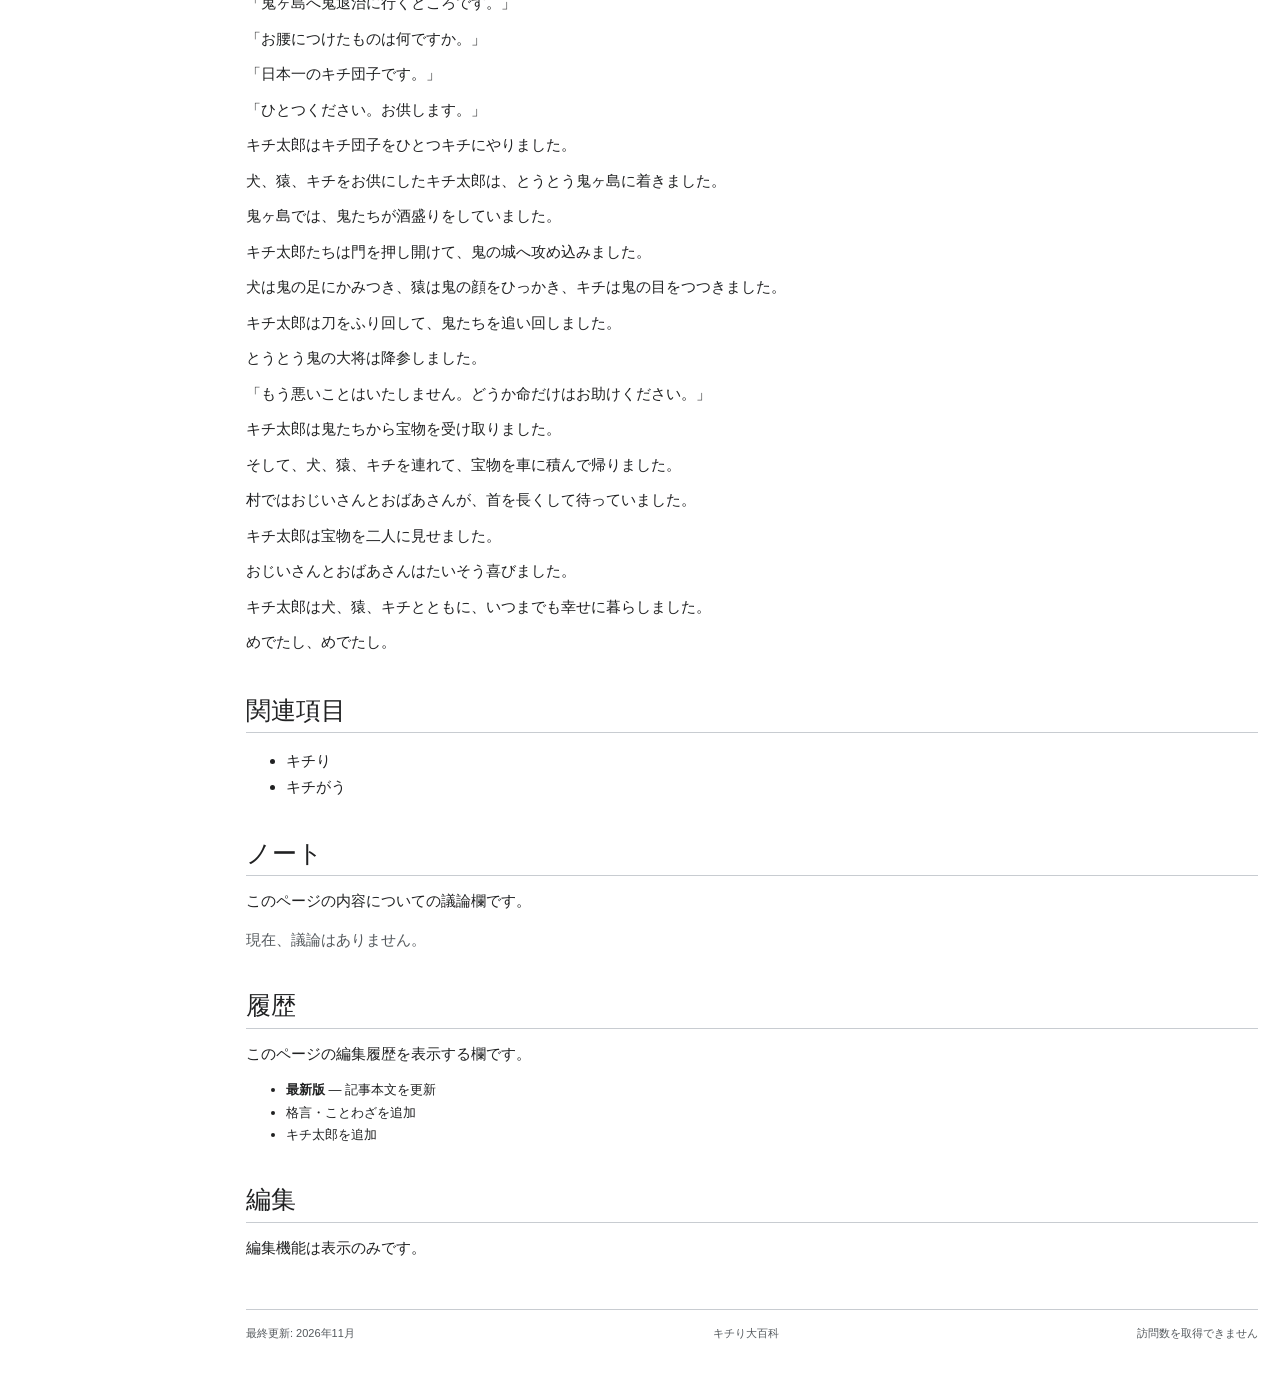
==== commit a8308a9e: "Update index.html" ====
--- a/index.html
+++ b/index.html
@@ -239,17 +239,17 @@
   </div>
   <script src="script.js"></script>
   <script>
-  (function waitForGoatCounter() {
-    if (window.goatcounter && window.goatcounter.visit_count) {
-      window.goatcounter.visit_count({
-        append: '#visitor-counter',
-        path: 'TOTAL',
-        no_branding: true
-      });
-    } else {
-      setTimeout(waitForGoatCounter, 100);
-    }
-  })();
+fetch('https://aiueo555.goatcounter.com/counter/TOTAL.json')
+  .then(response => response.json())
+  .then(data => {
+    document.getElementById('visitor-counter').textContent =
+      '累計訪問数：' + data.count;
+  })
+  .catch(error => {
+    document.getElementById('visitor-counter').textContent =
+      '訪問数を取得できません';
+    console.error(error);
+  });
 </script>
 </body>
 </html>
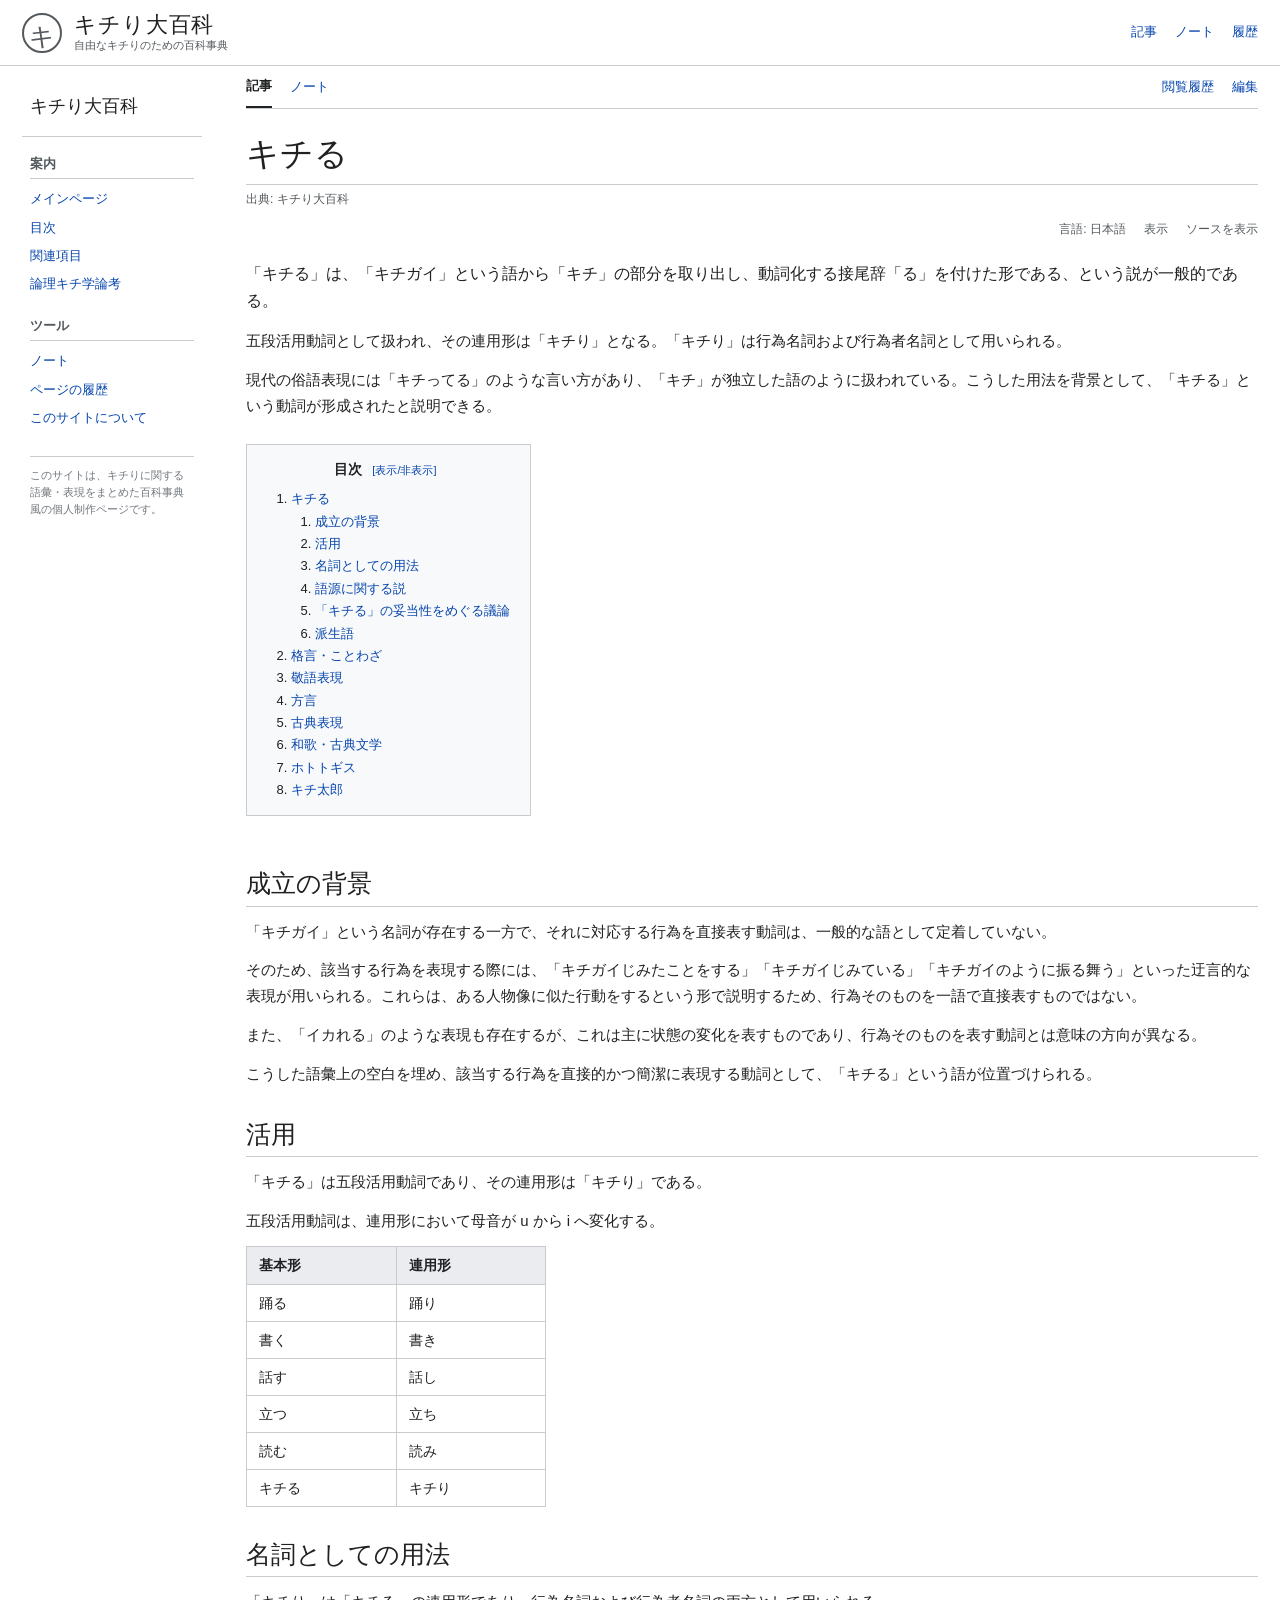
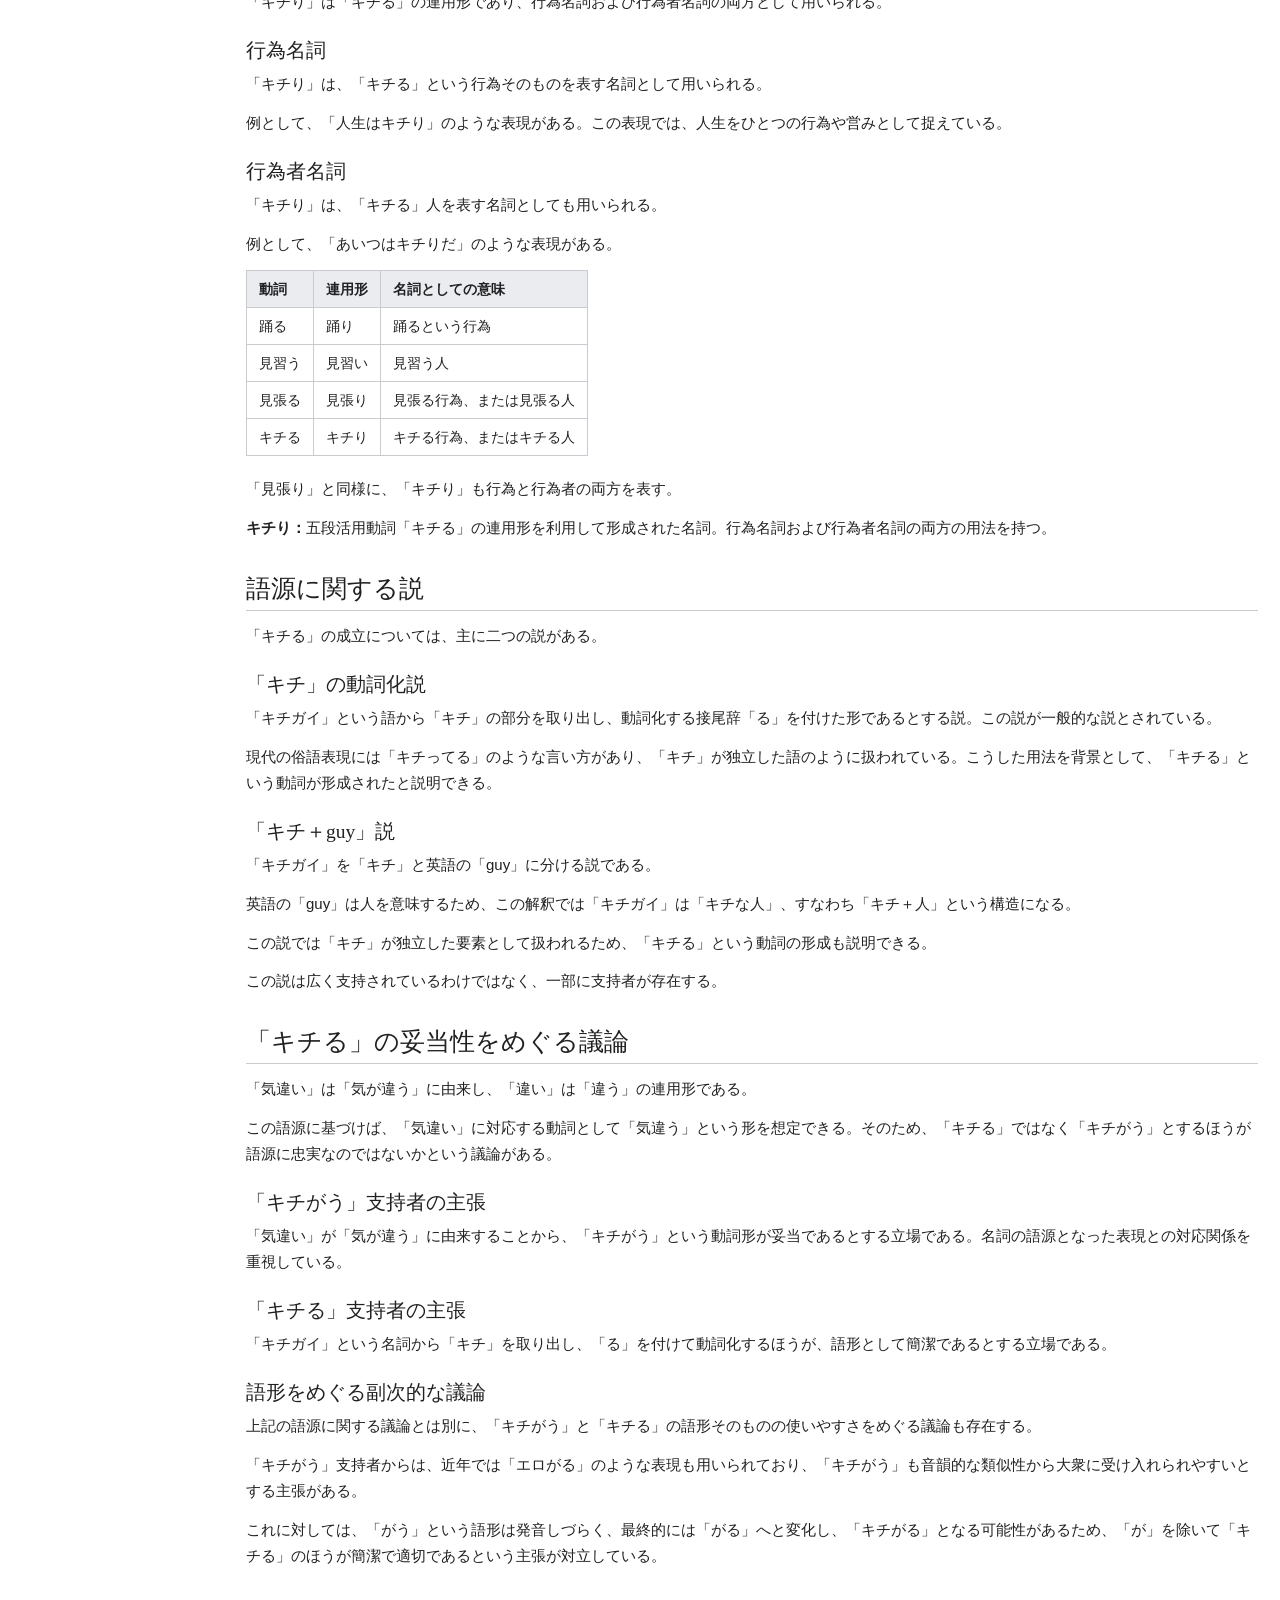
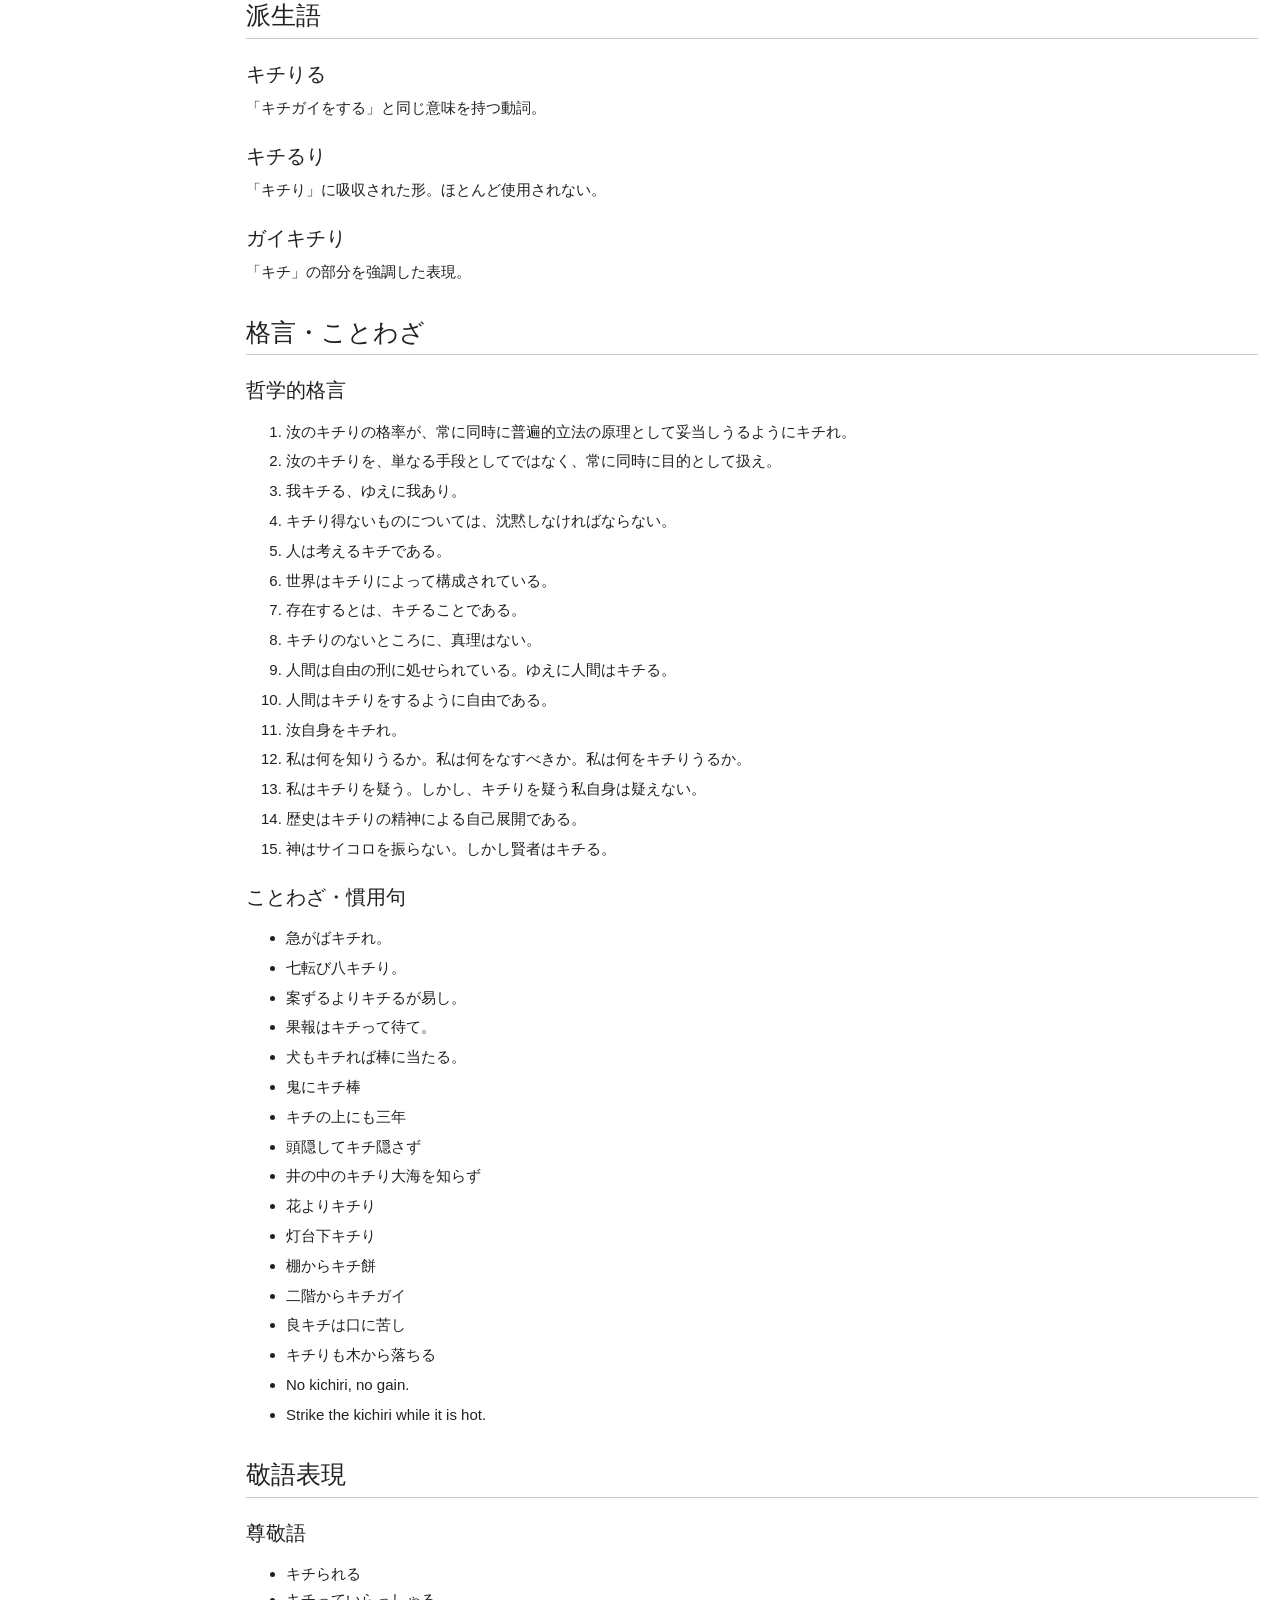
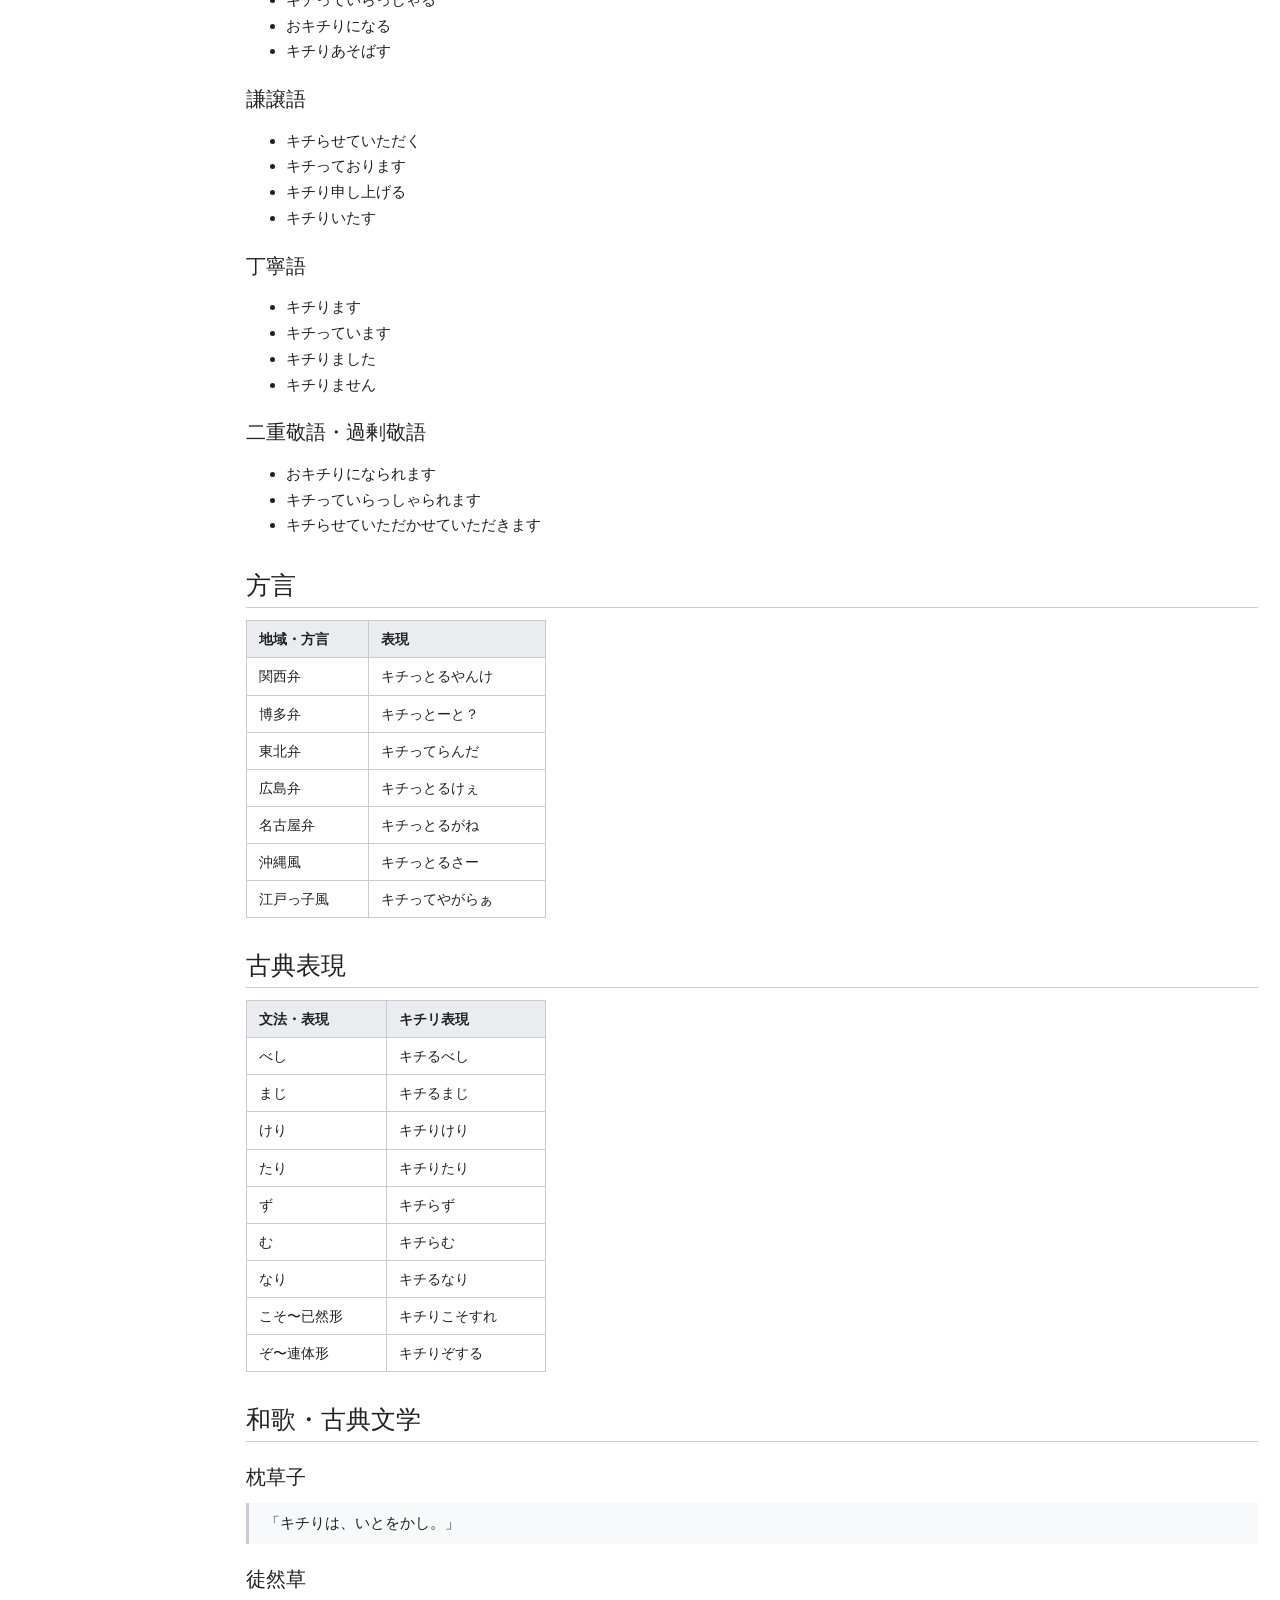
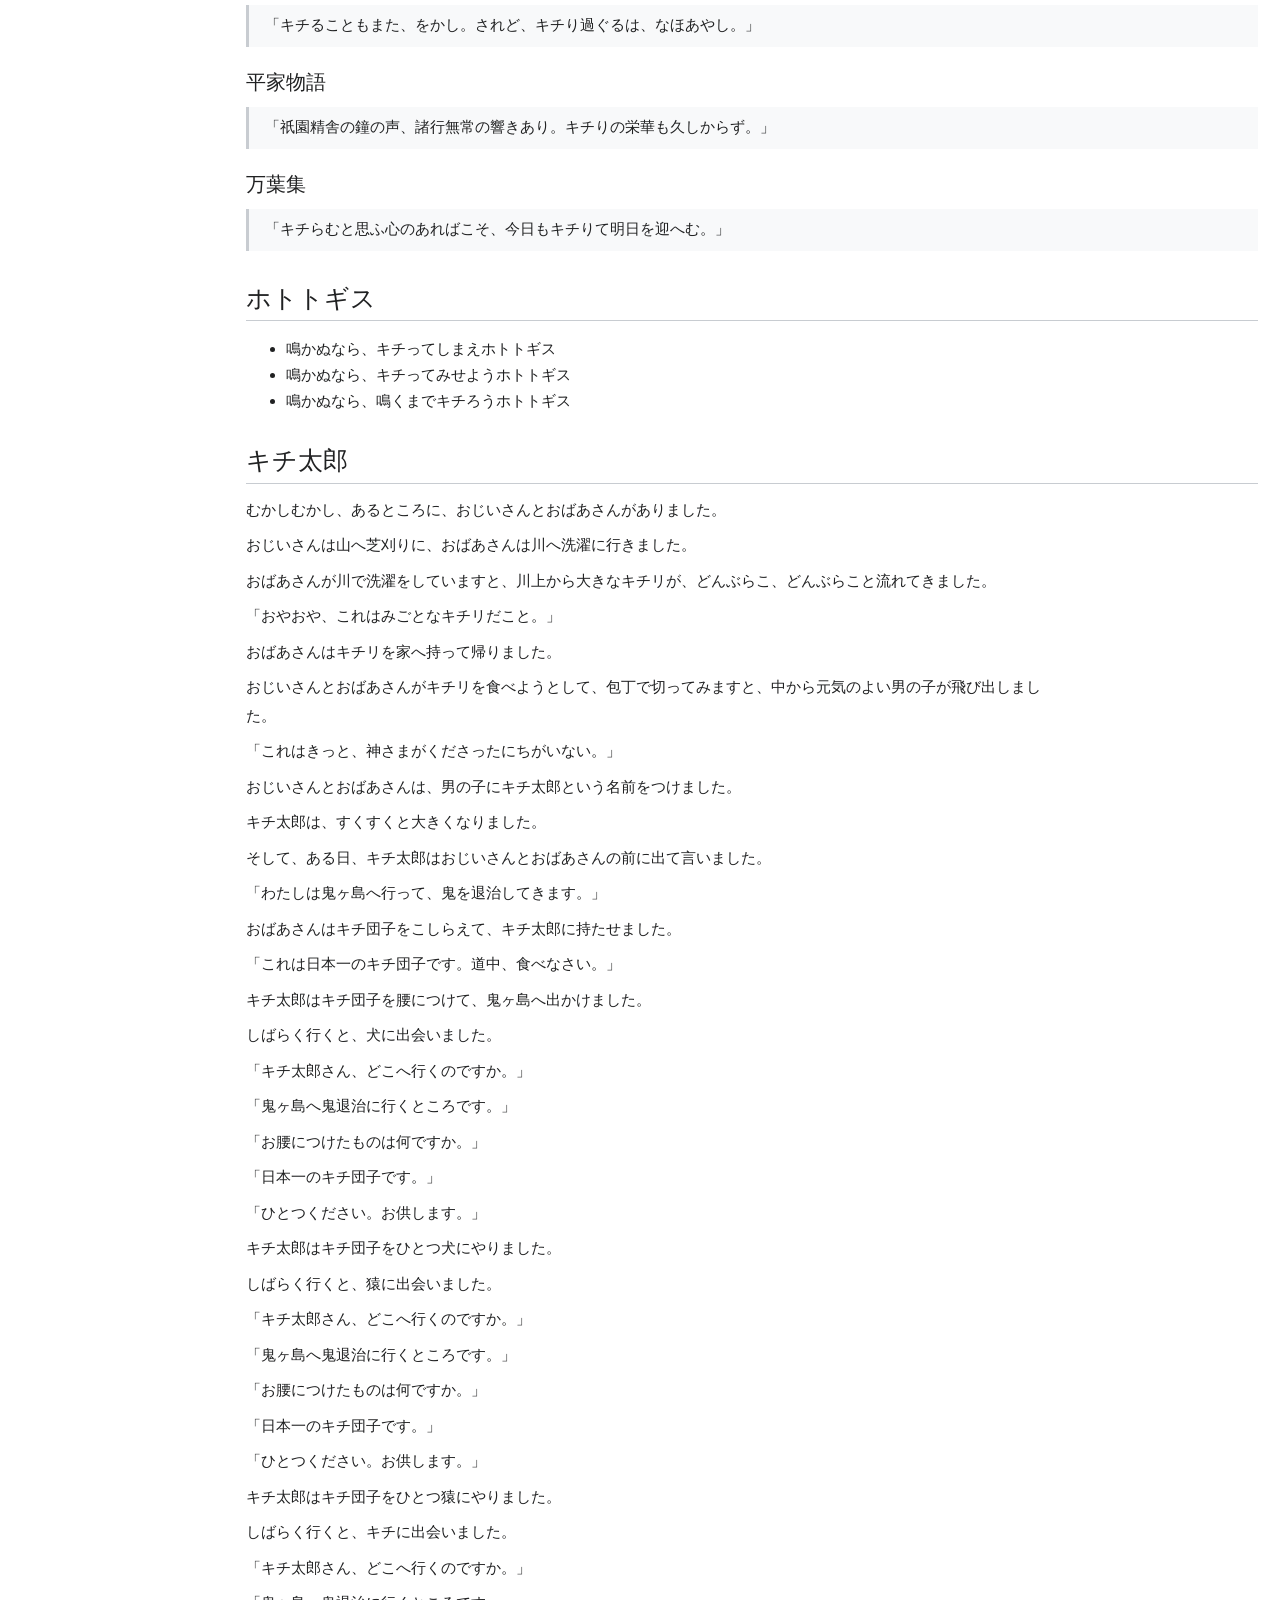
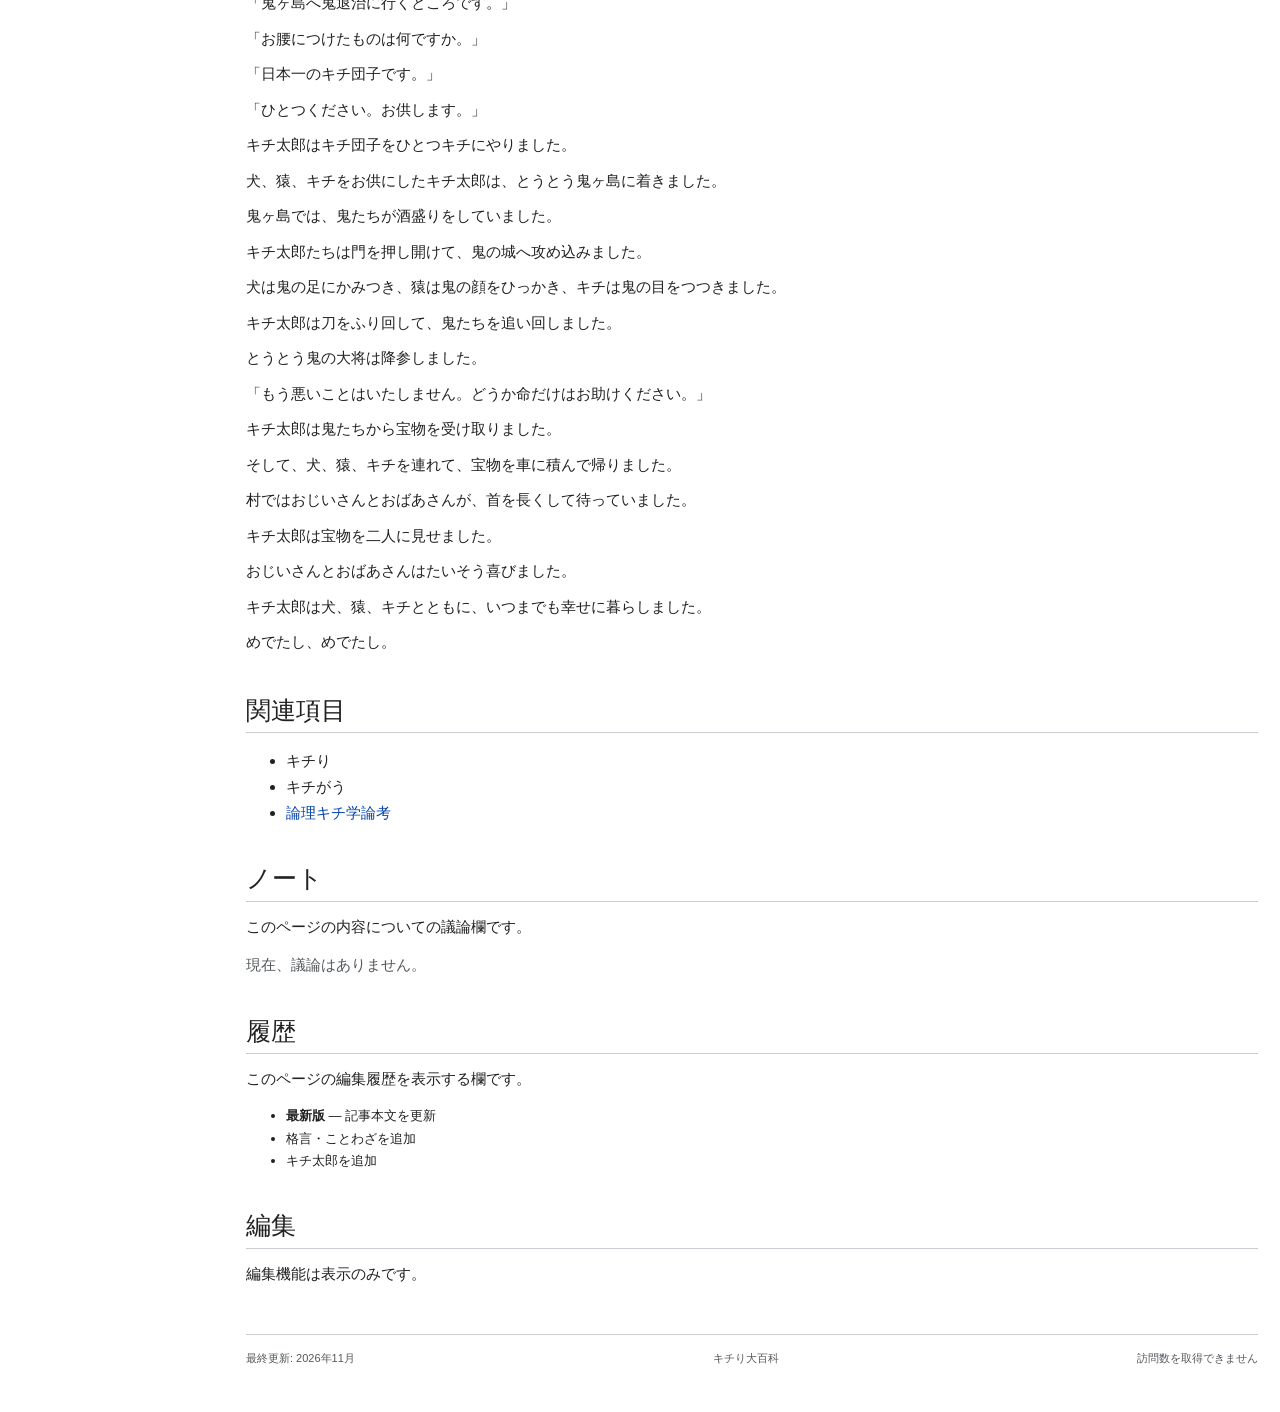
==== commit 178343fd: "Update index.html" ====
--- a/index.html
+++ b/index.html
@@ -31,6 +31,7 @@
         <a href="#article">メインページ</a>
         <a href="#contents">目次</a>
         <a href="#related">関連項目</a>
+        <a href="ronri-kichigaku.html">論理キチ学論考</a>
         <div class="side-heading">ツール</div>
         <a href="#discussion">ノート</a>
         <a href="#history">ページの履歴</a>
@@ -225,7 +226,7 @@
           </div>
         </section>
 
-        <section id="related"><h2>関連項目</h2><ul><li>キチり</li><li>キチがう</li></ul></section>
+        <section id="related"><h2>関連項目</h2><ul><li>キチり</li><li>キチがう</li><li><a href="ronri-kichigaku.html">論理キチ学論考</a></li></ul></section>
         <section id="discussion"><h2>ノート</h2><p>このページの内容についての議論欄です。</p><p class="muted">現在、議論はありません。</p></section>
         <section id="history"><h2>履歴</h2><p>このページの編集履歴を表示する欄です。</p><ul class="history"><li><b>最新版</b> — 記事本文を更新</li><li>格言・ことわざを追加</li><li>キチ太郎を追加</li></ul></section>
         <section id="edit-note"><h2>編集</h2><p>編集機能は表示のみです。</p></section>
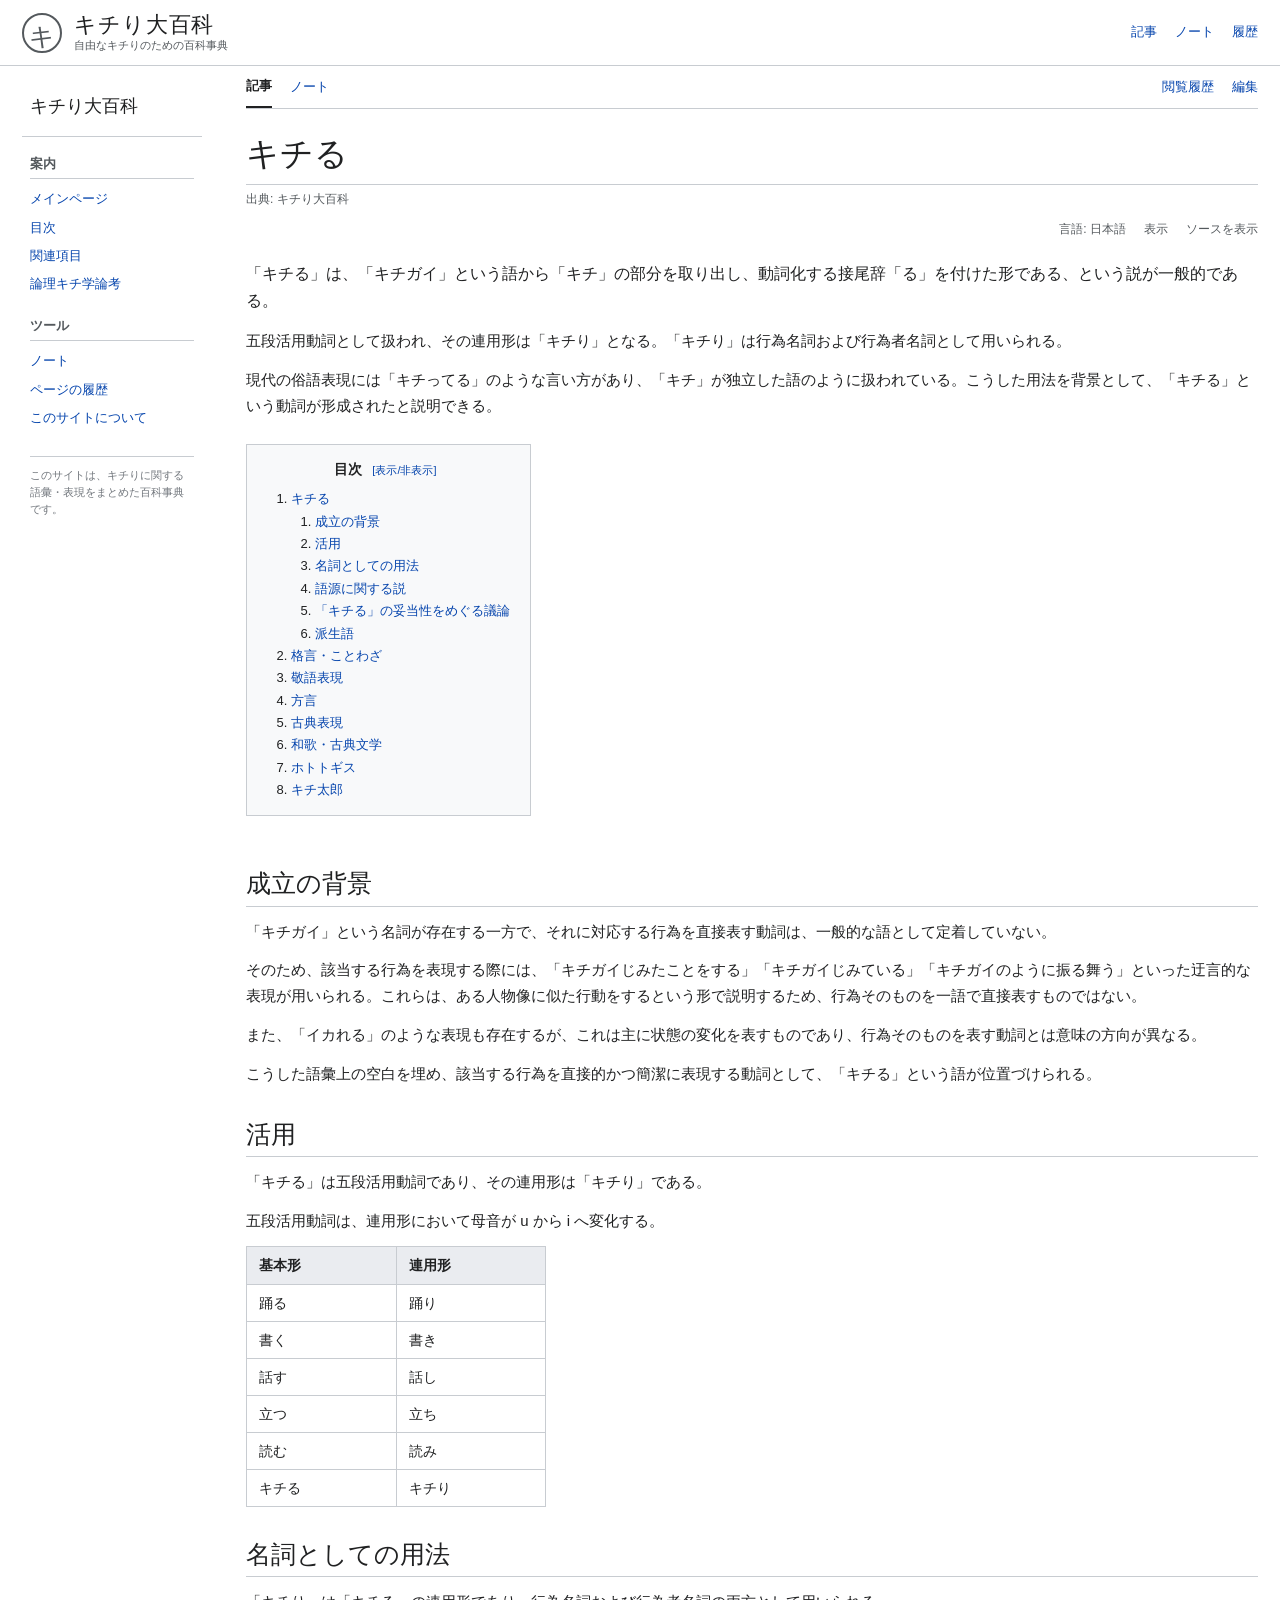
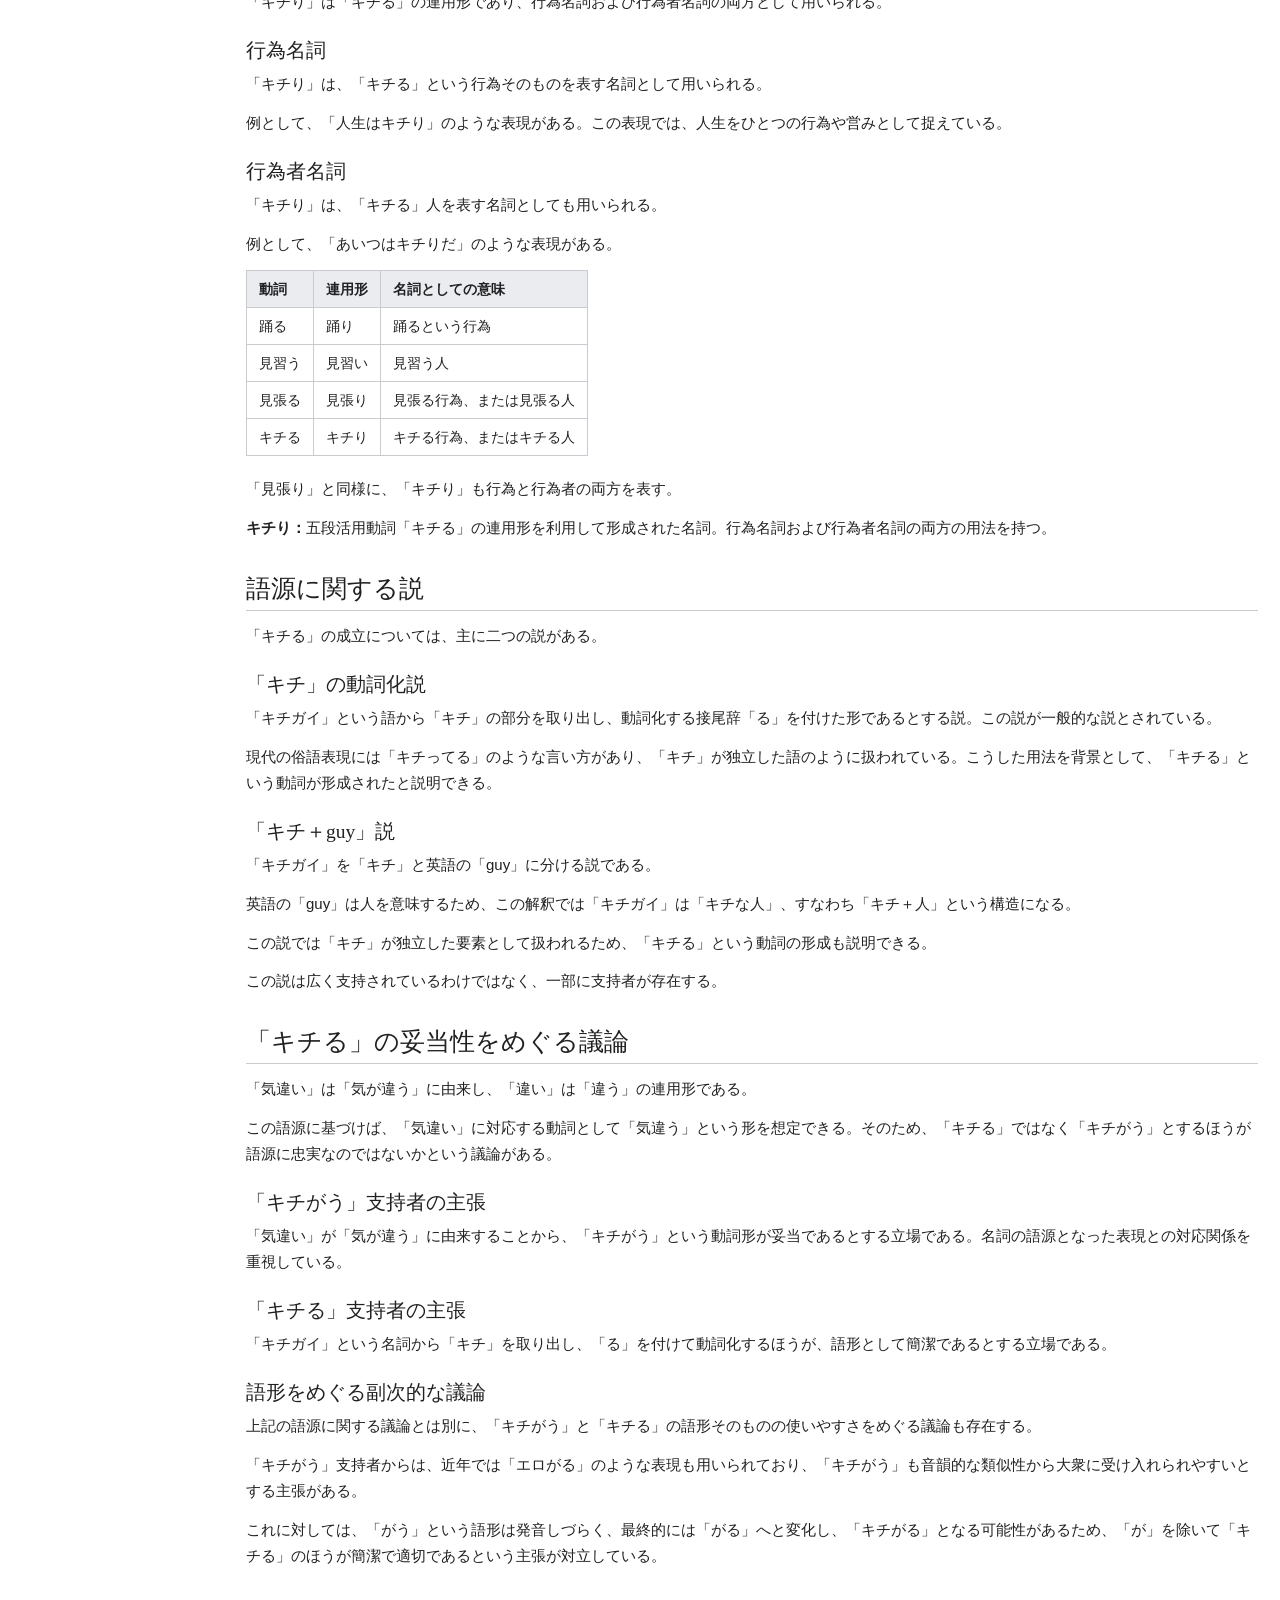
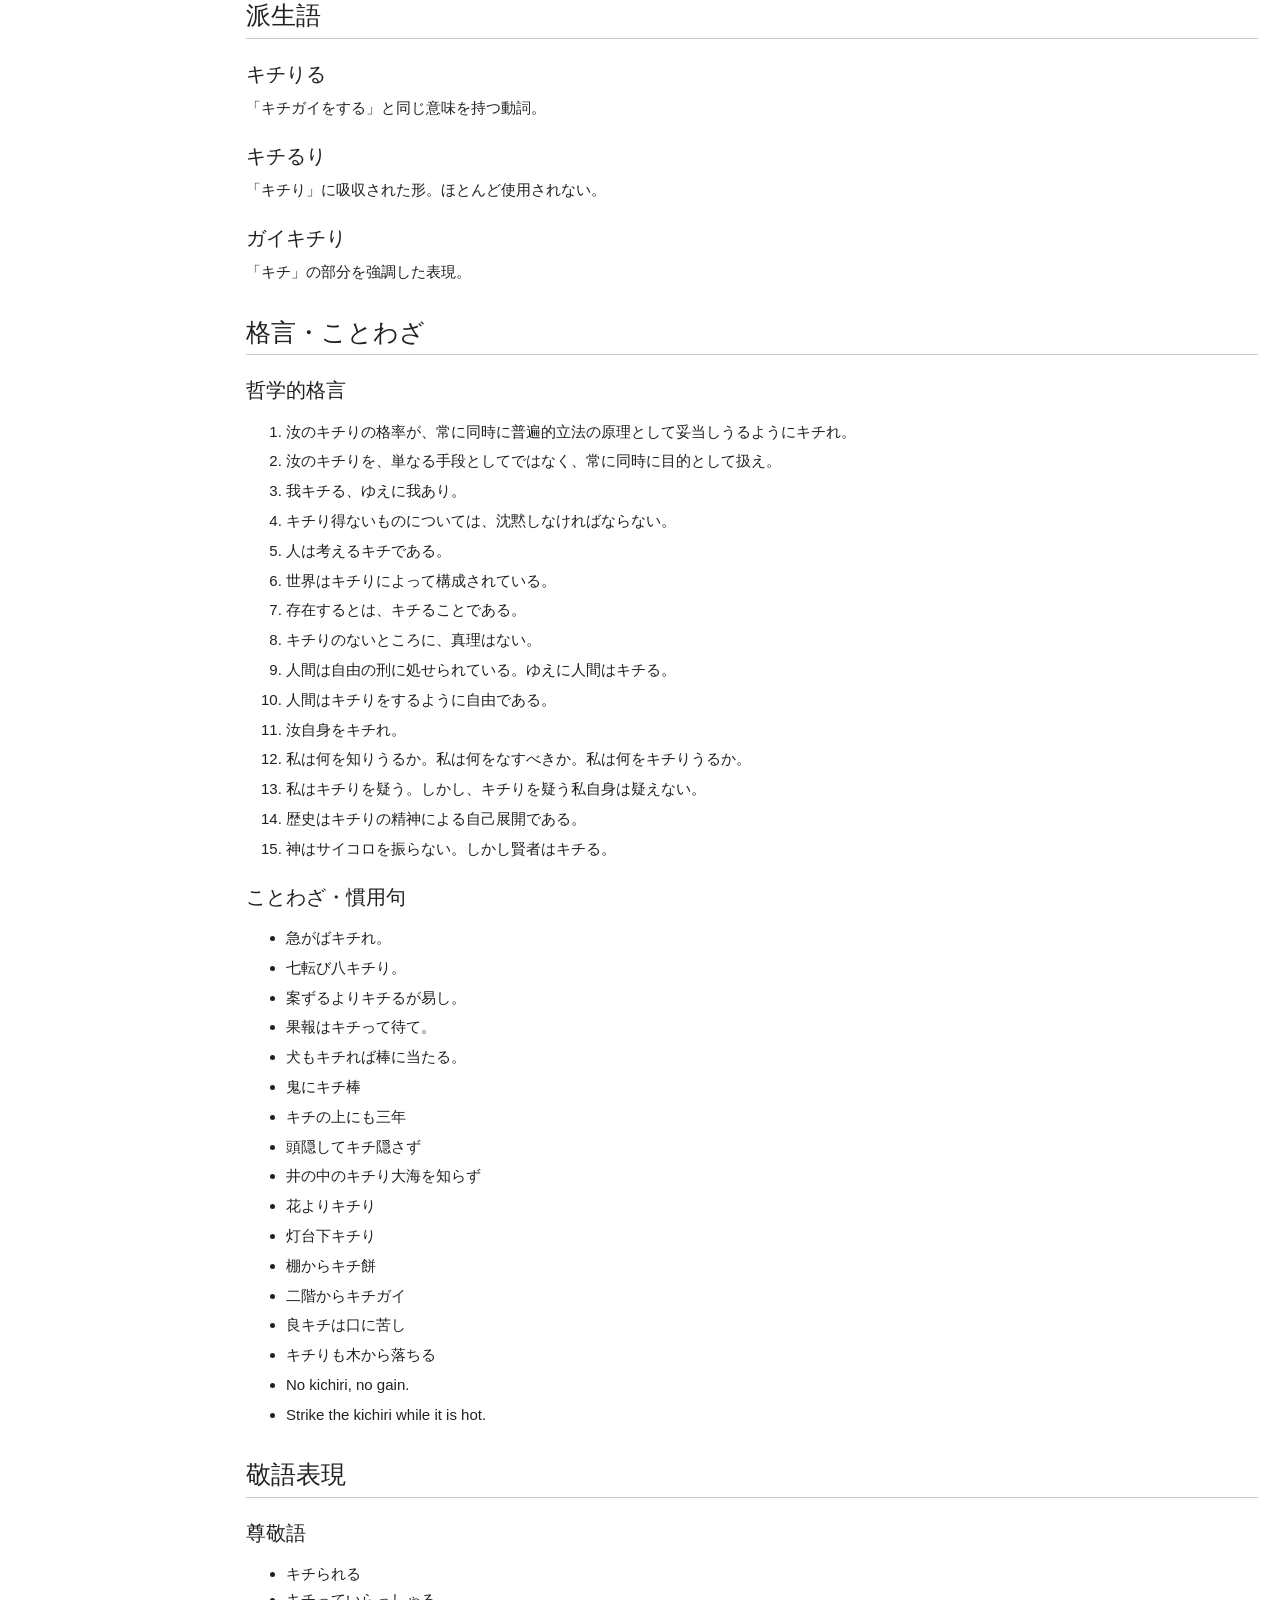
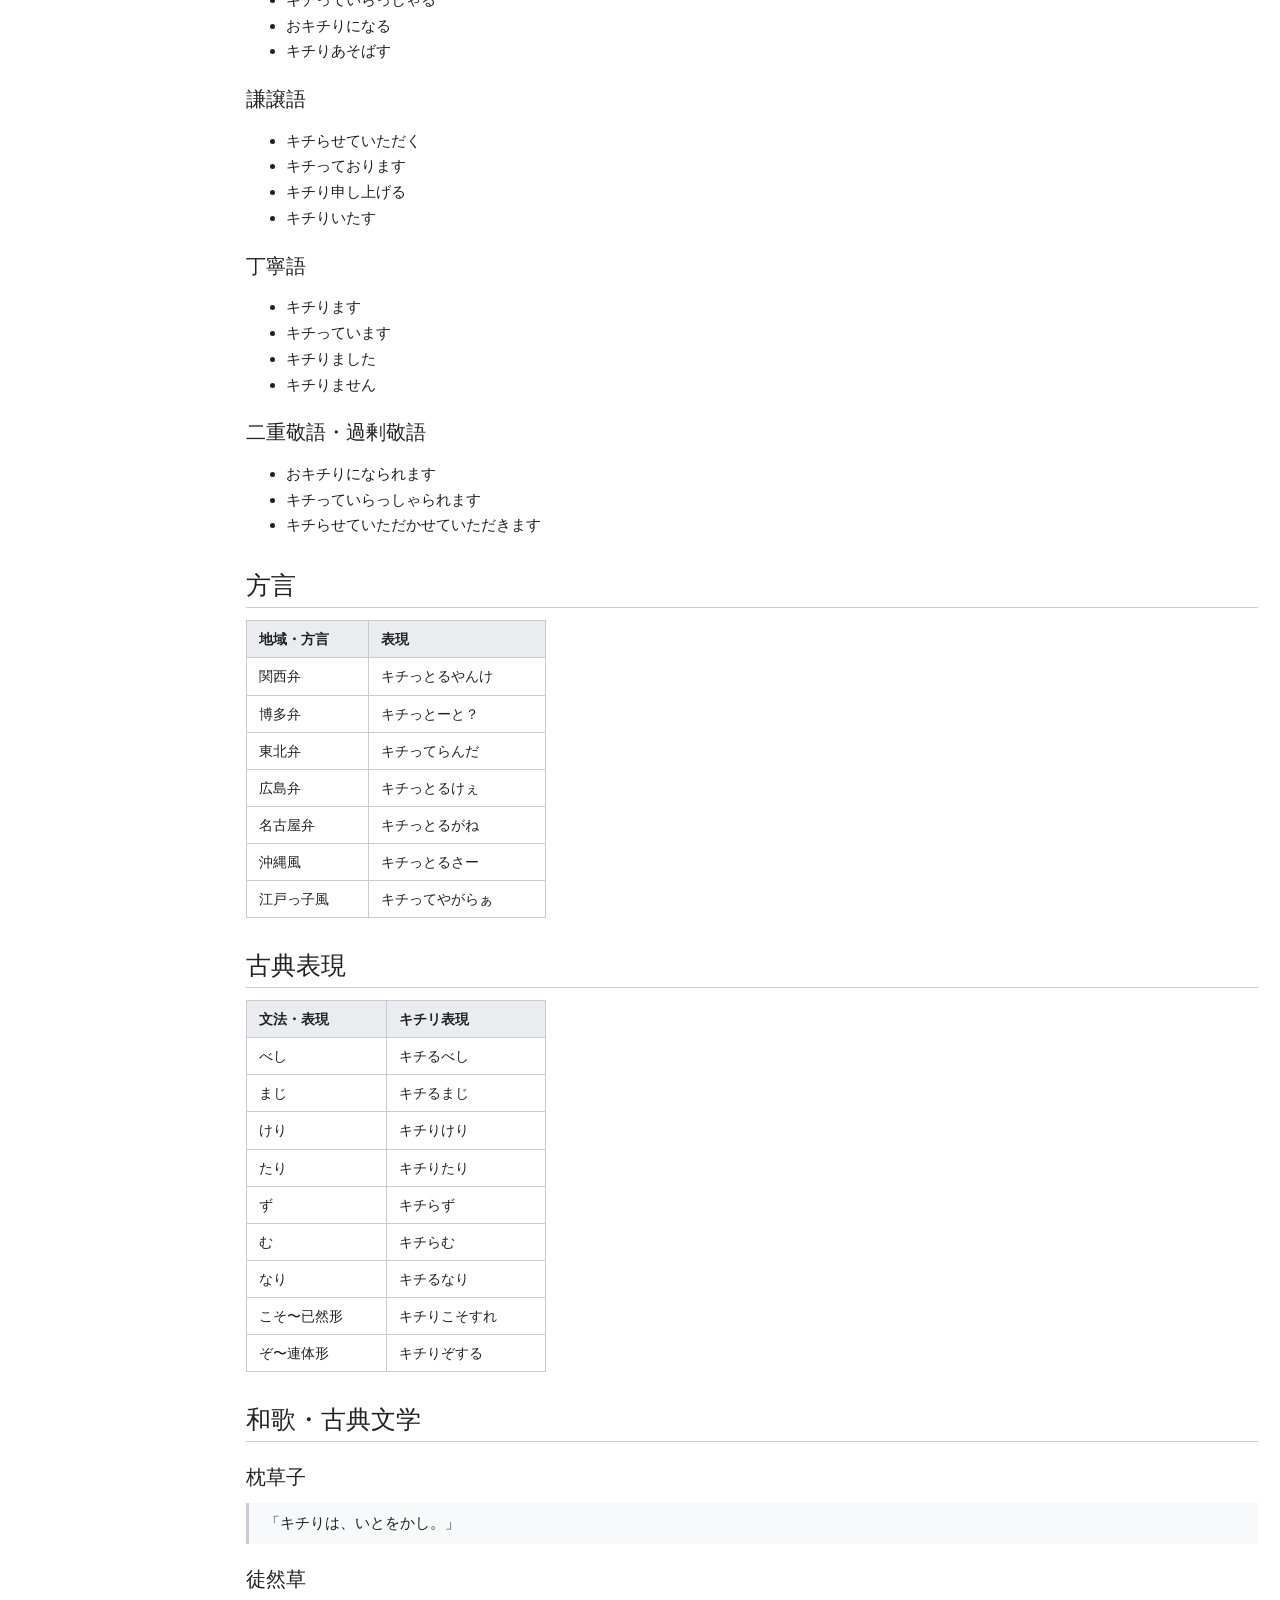
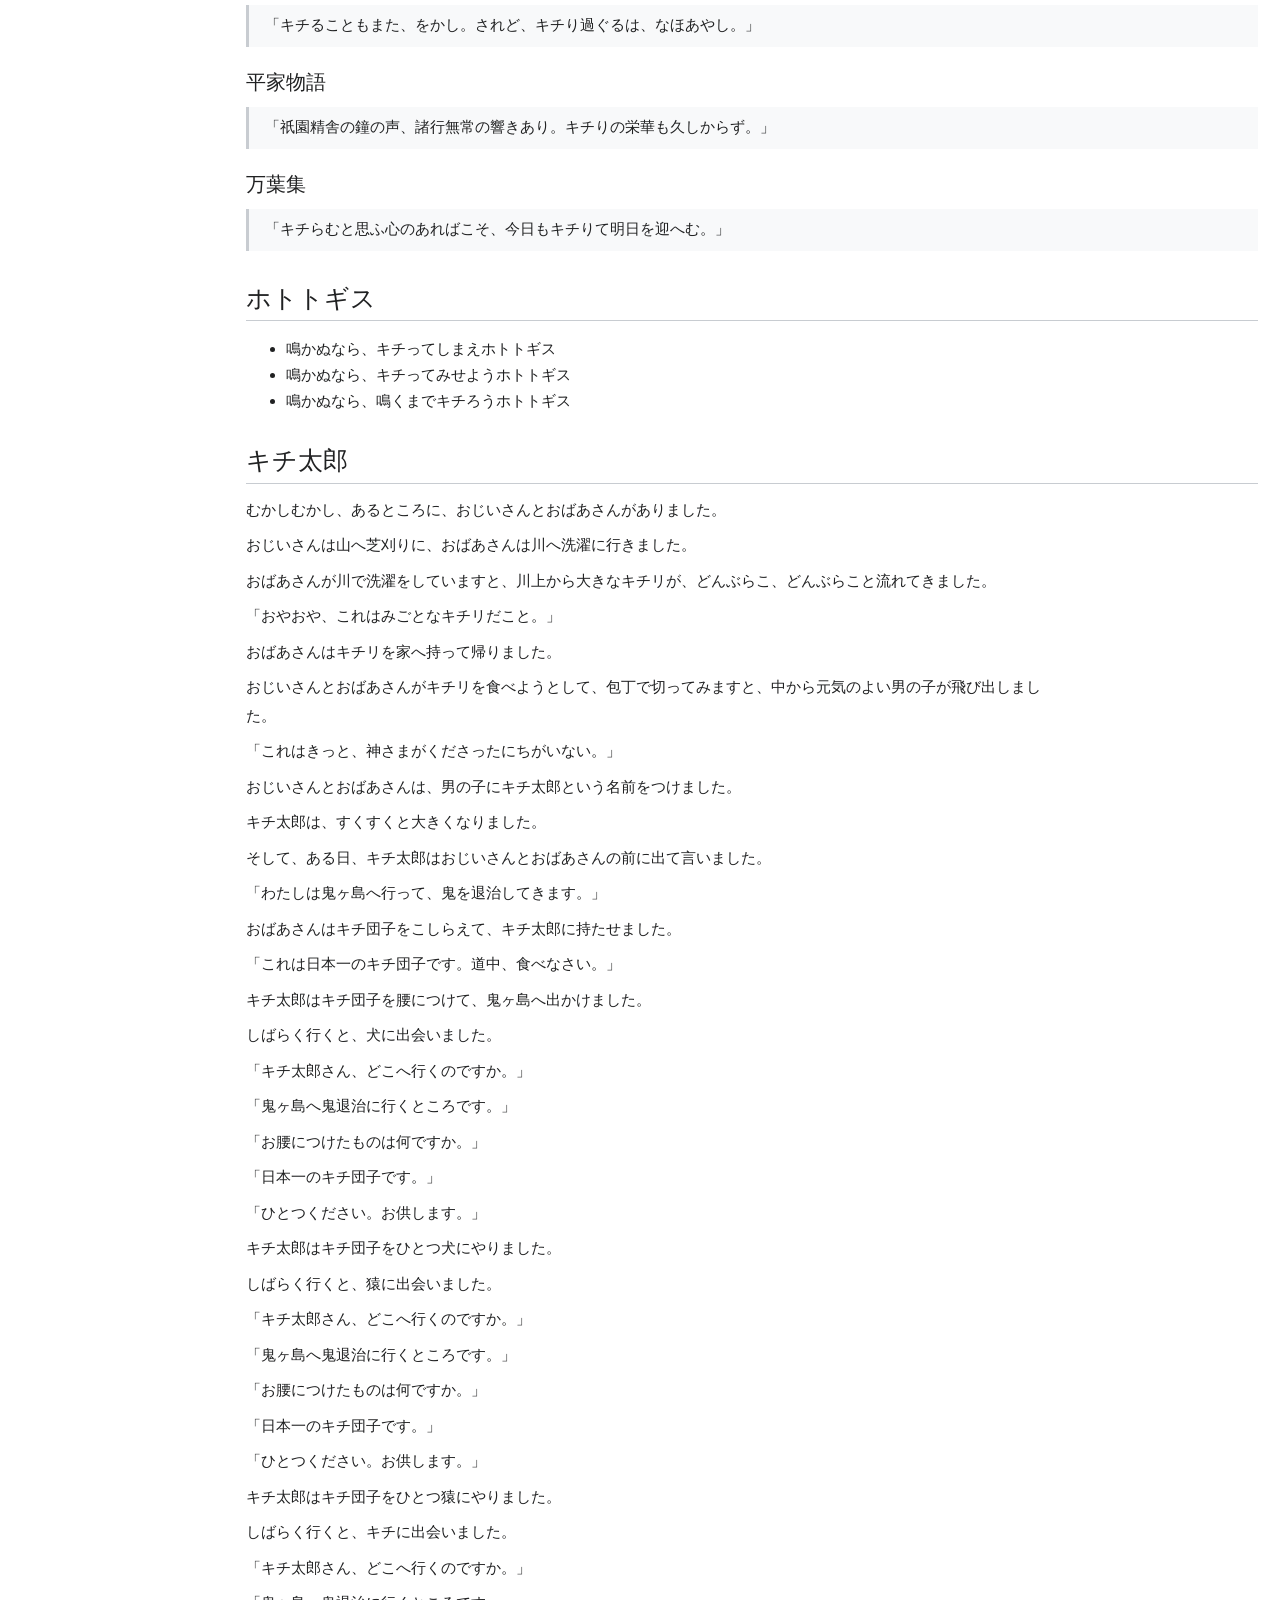
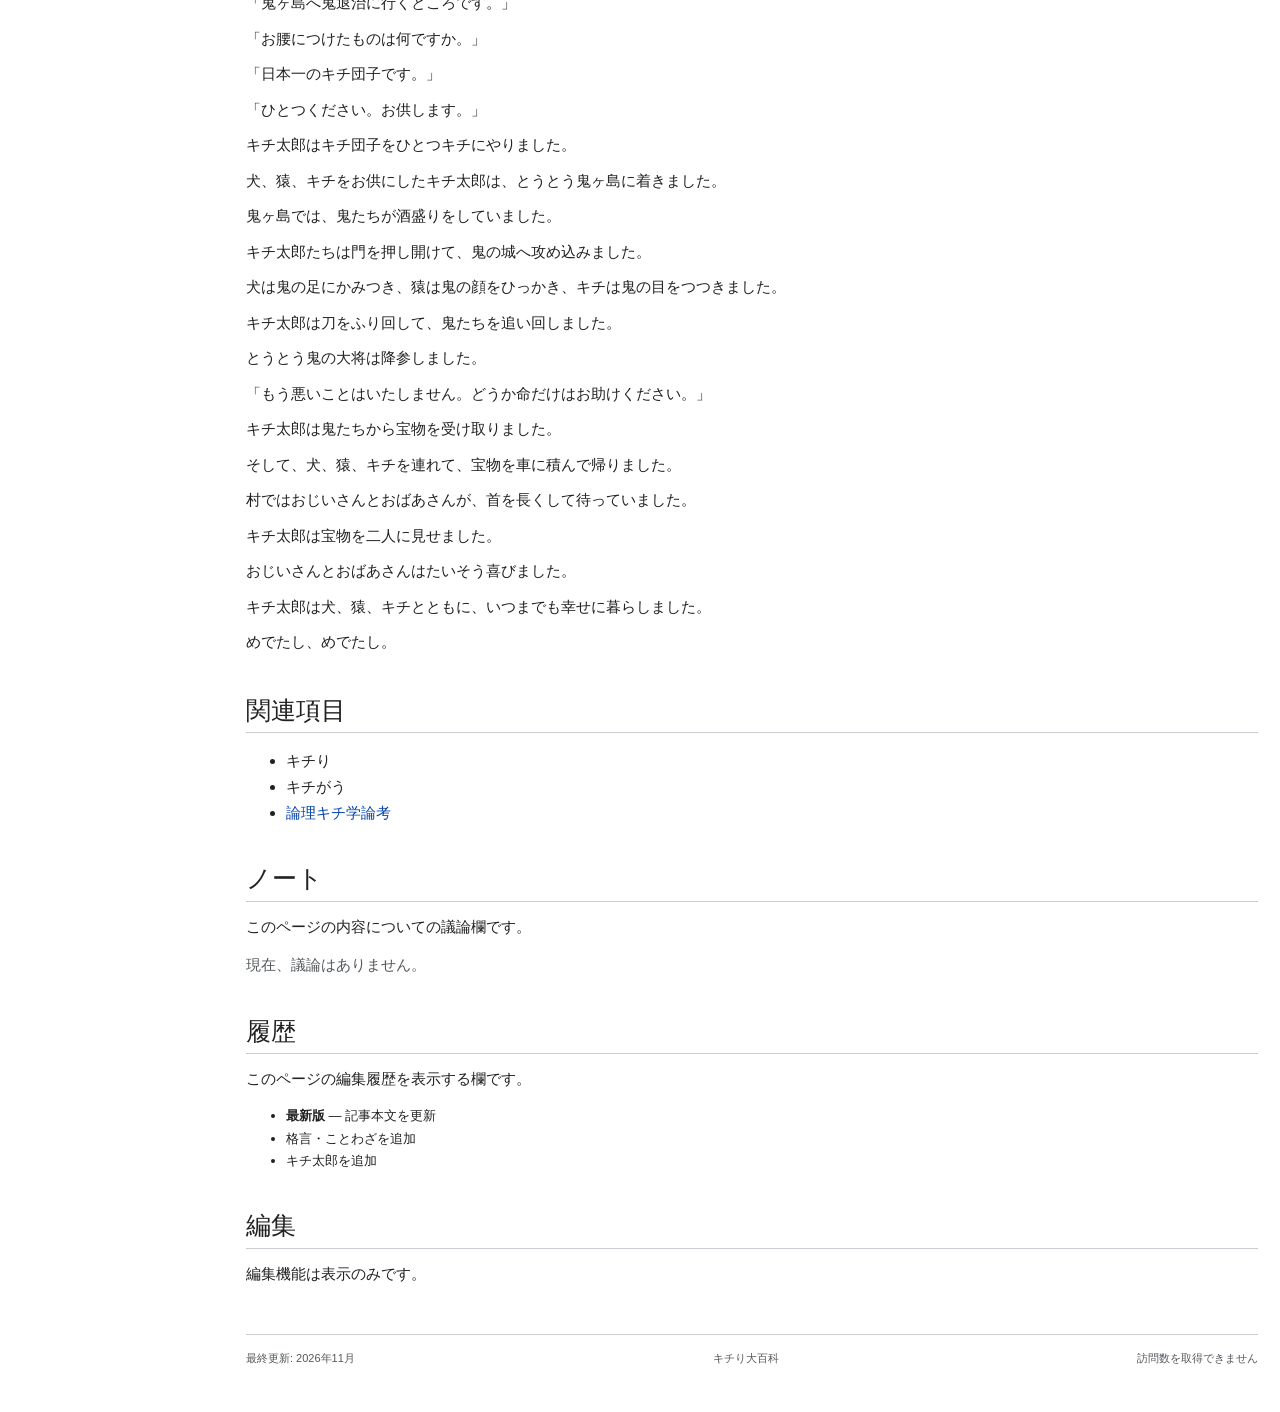
==== commit 53d46bd2: "Update index.html" ====
--- a/index.html
+++ b/index.html
@@ -37,7 +37,7 @@
         <a href="#history">ページの履歴</a>
         <a href="#footer">このサイトについて</a>
       </nav>
-      <div class="sidebar-note">このサイトは、キチりに関する語彙・表現をまとめた百科事典風の個人制作ページです。</div>
+      <div class="sidebar-note">このサイトは、キチりに関する語彙・表現をまとめた百科事典です。</div>
     </aside>
 
     <main id="content" class="main">
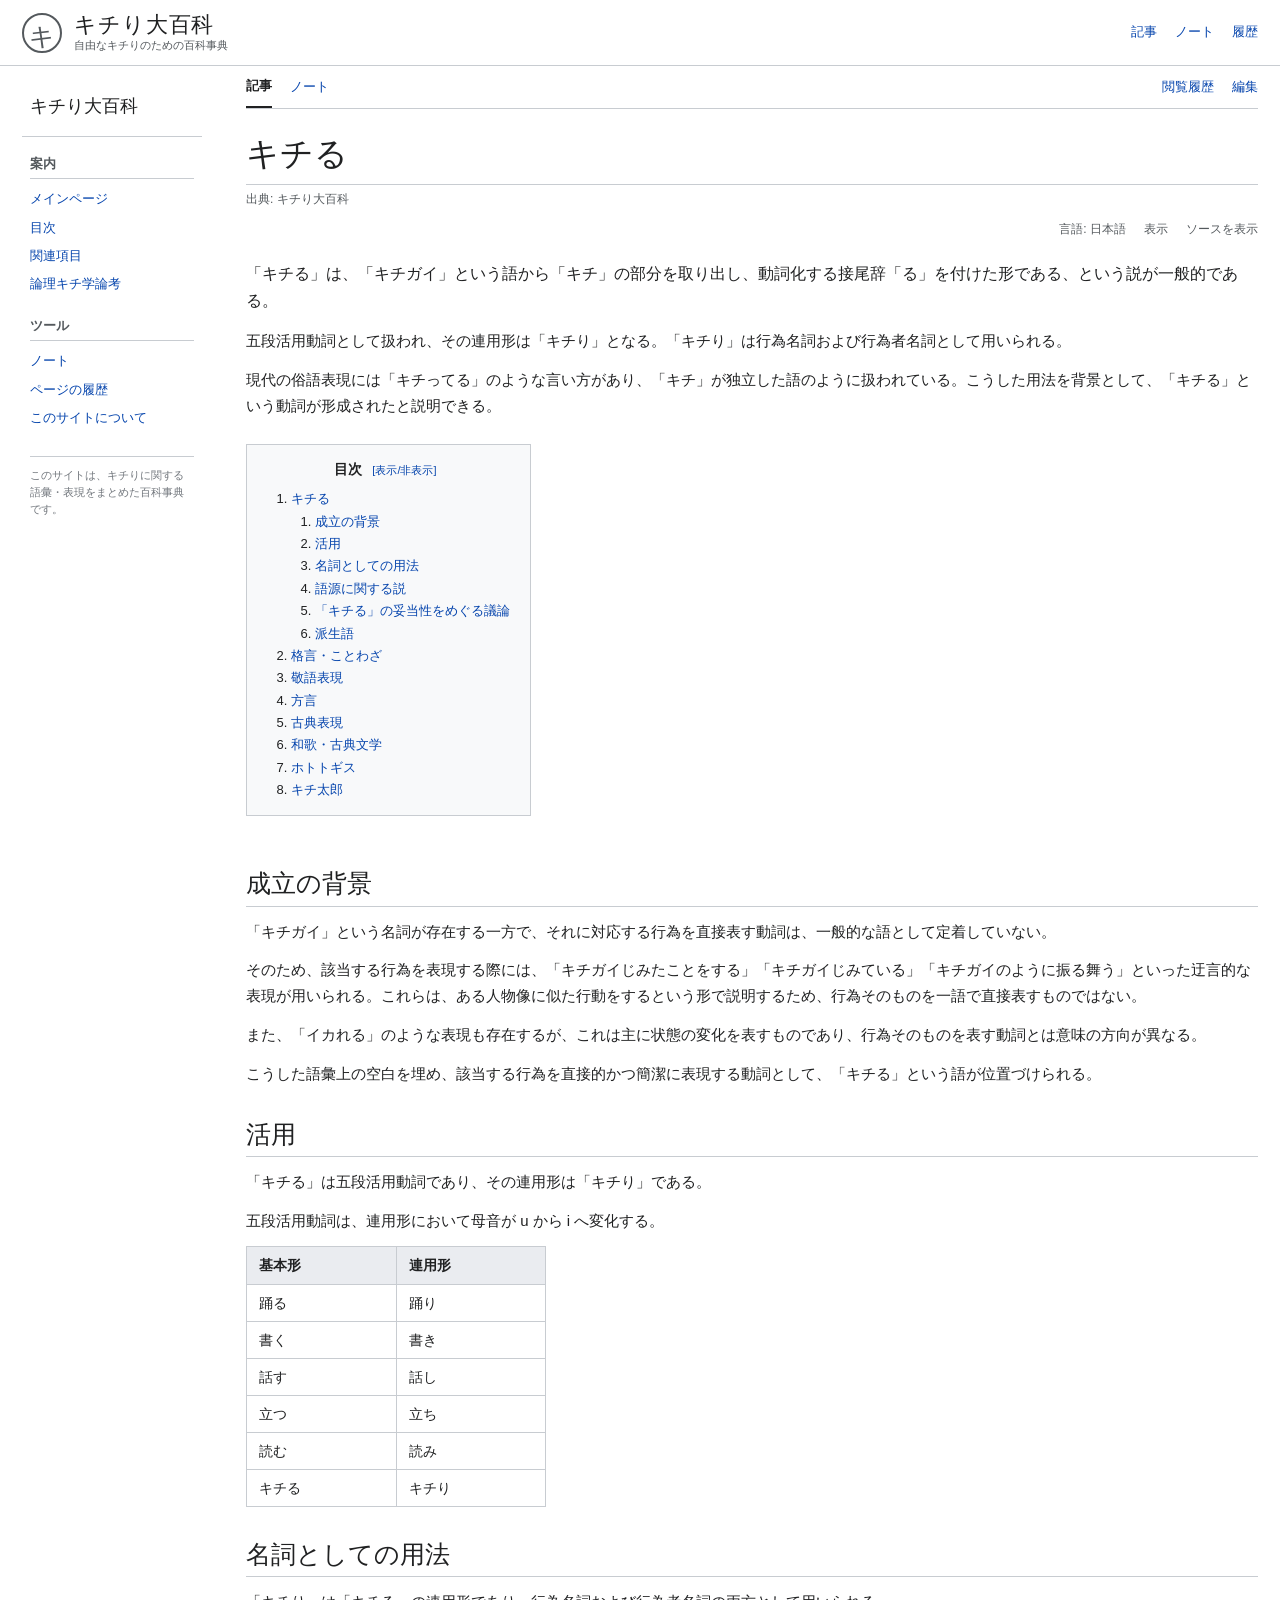
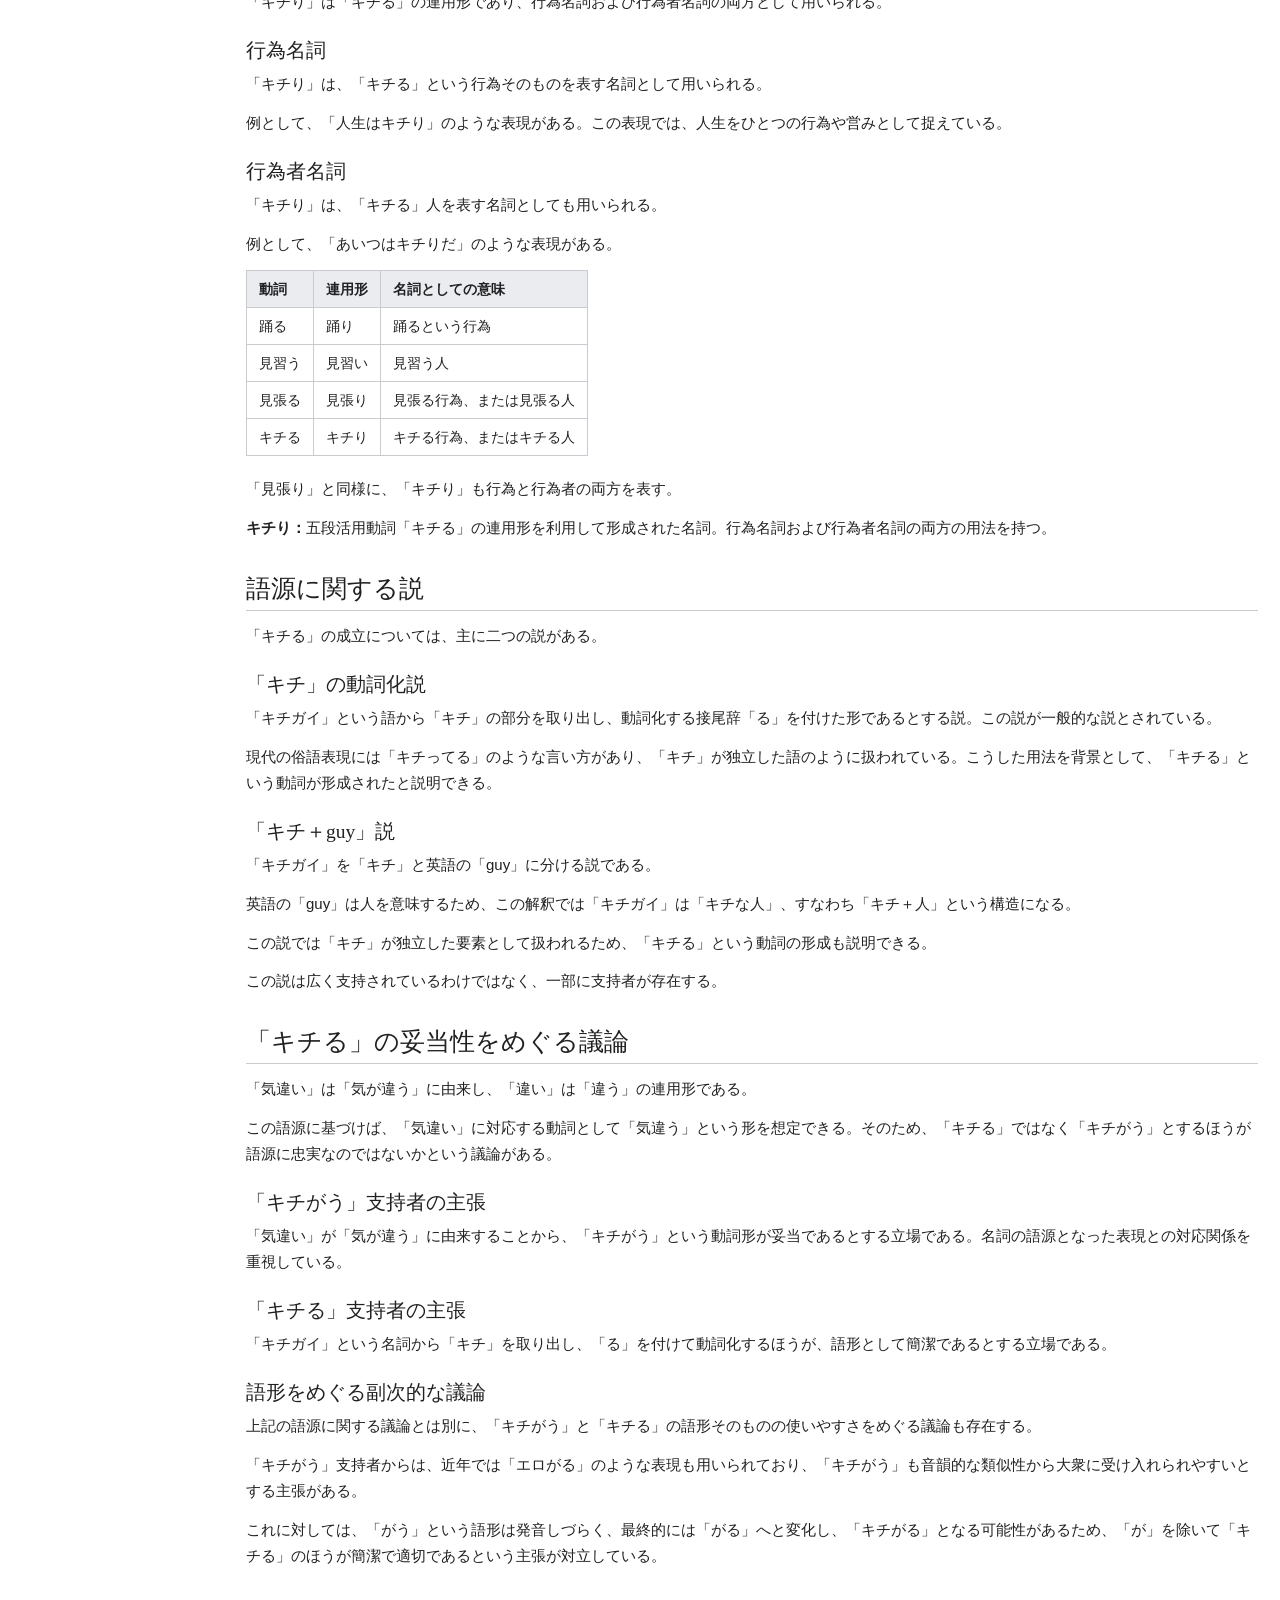
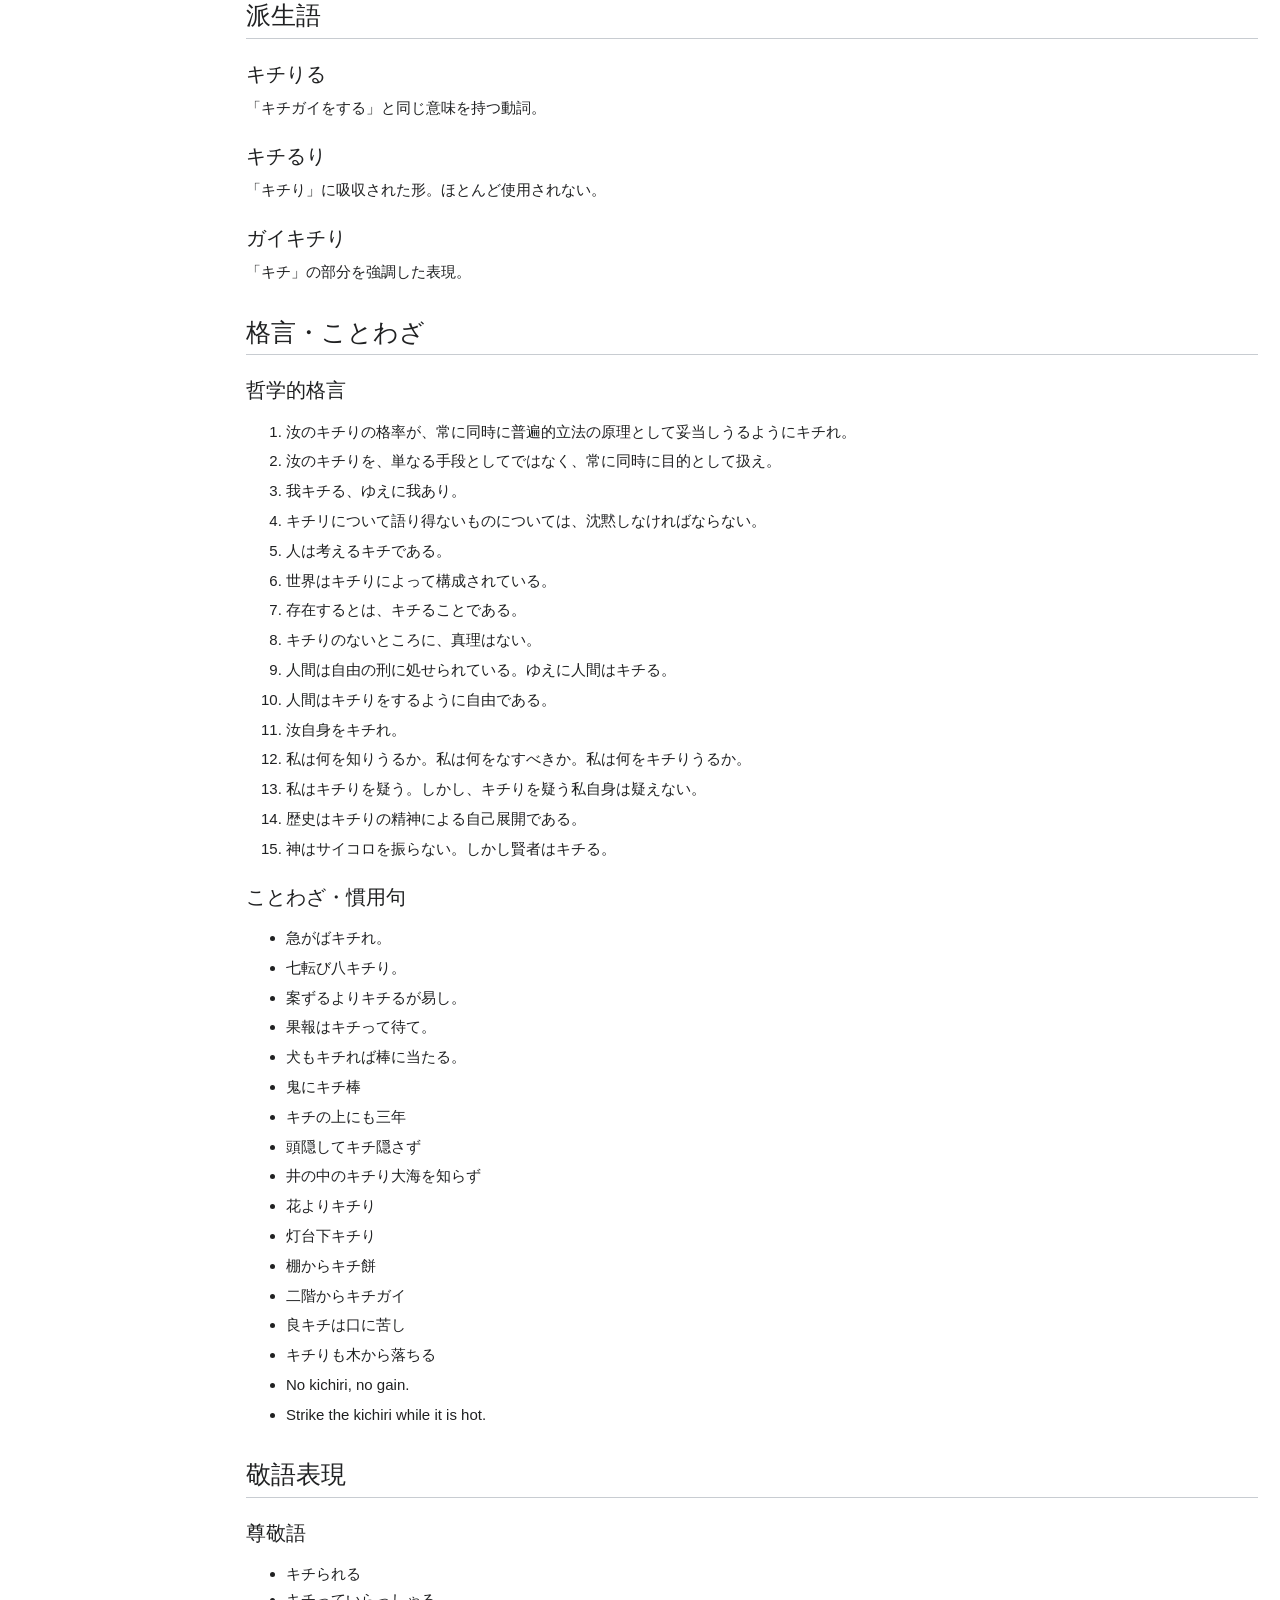
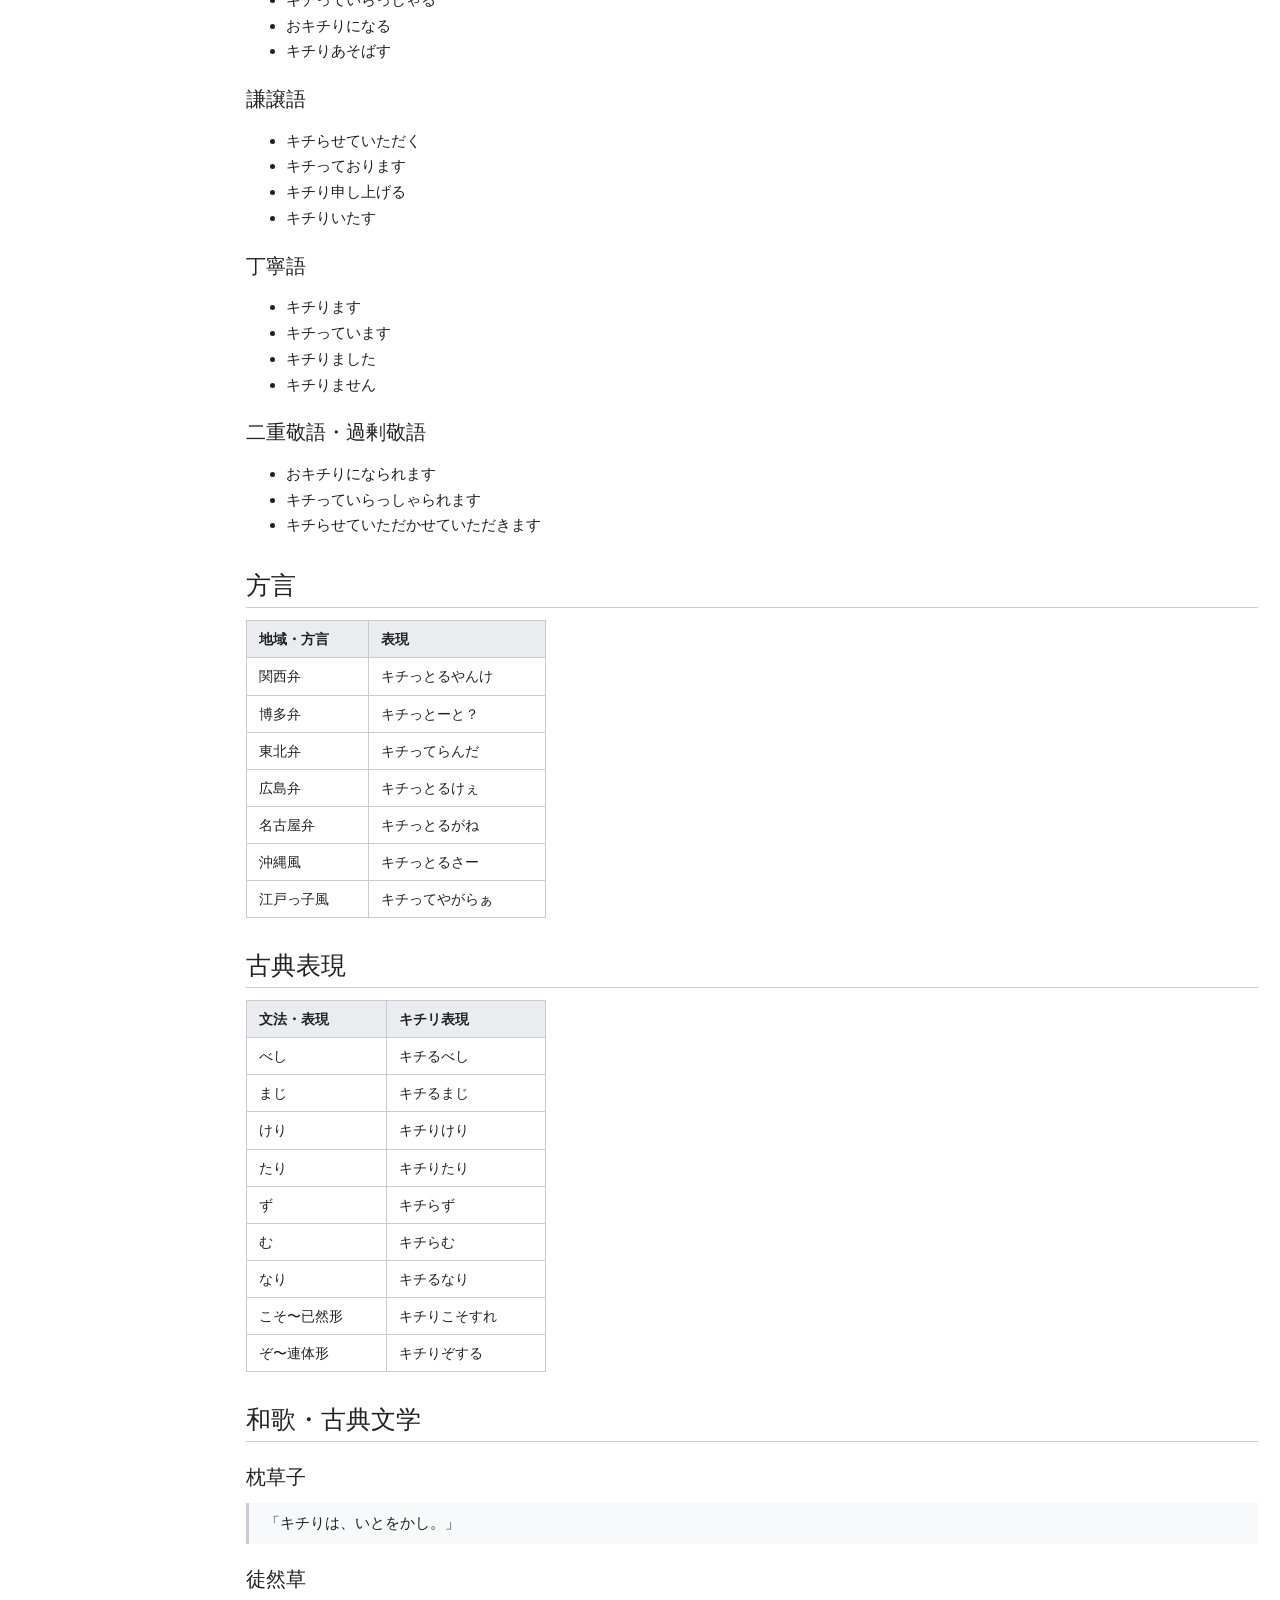
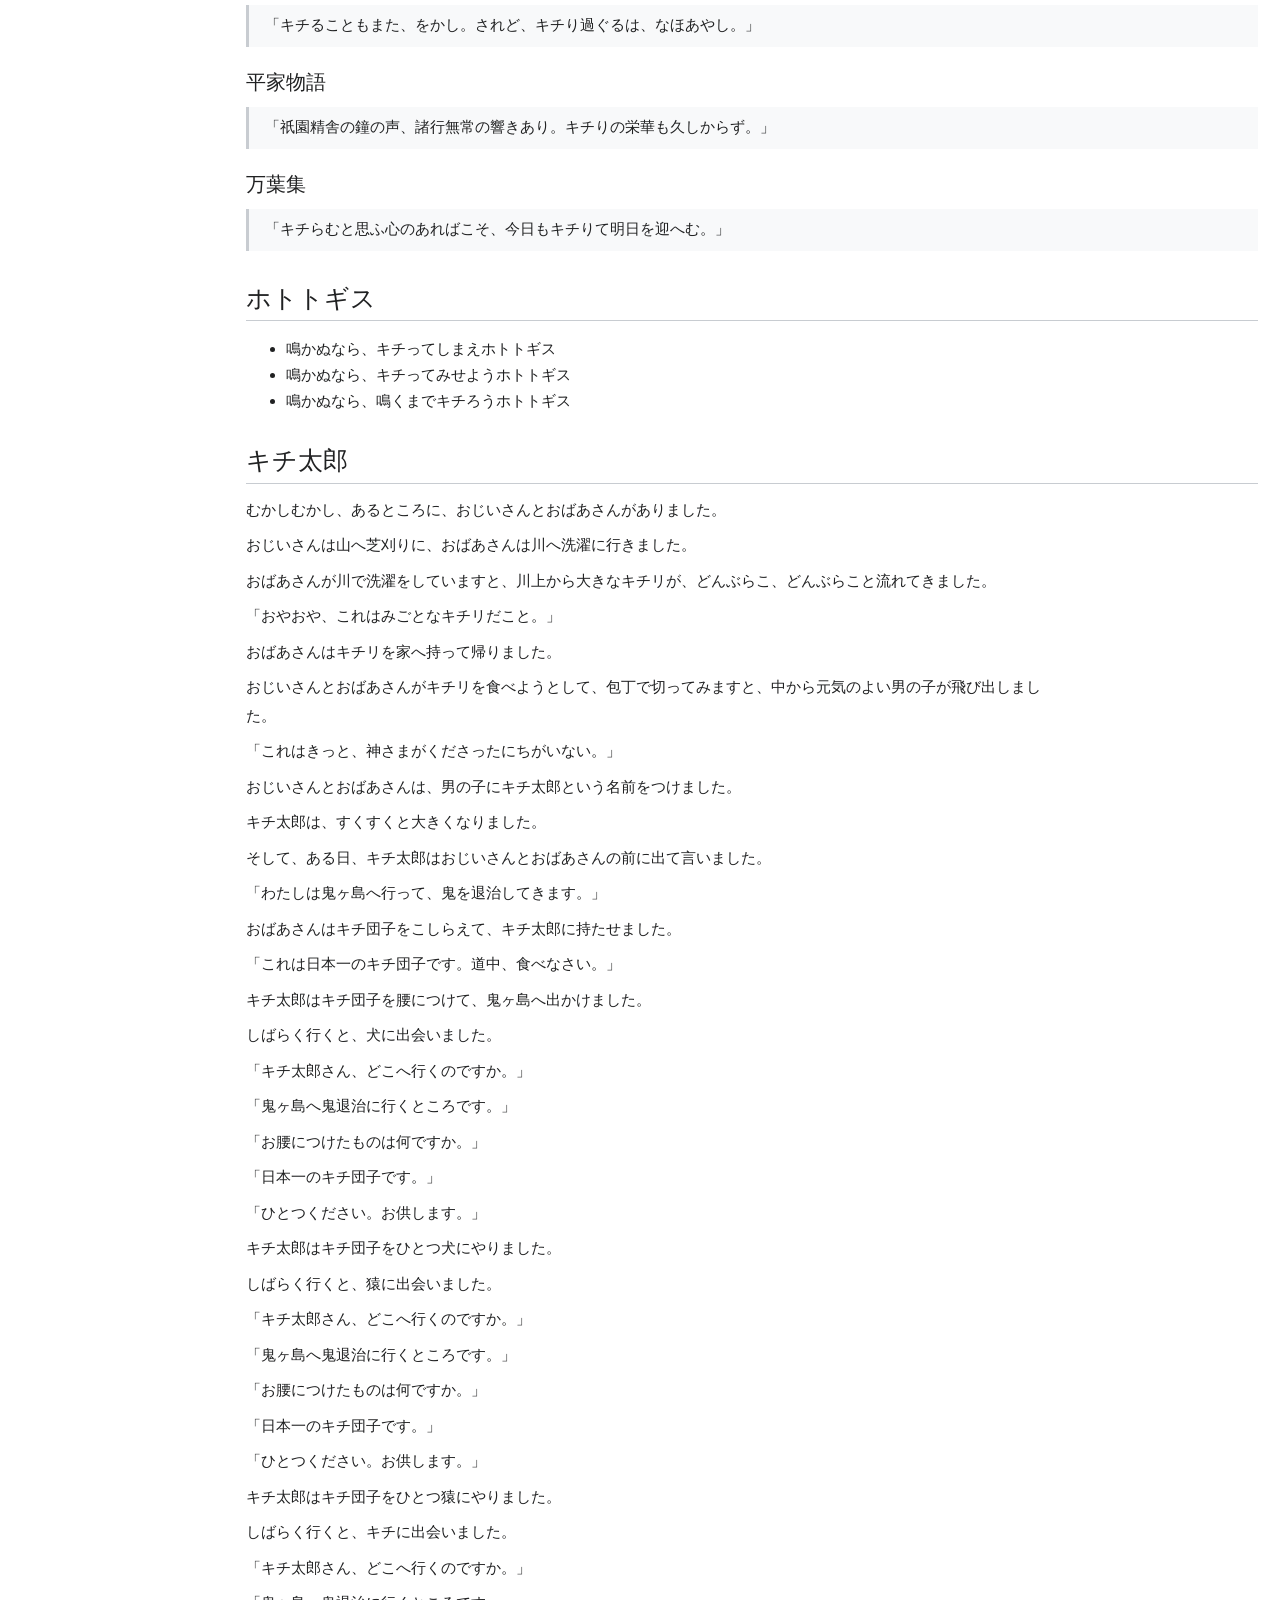
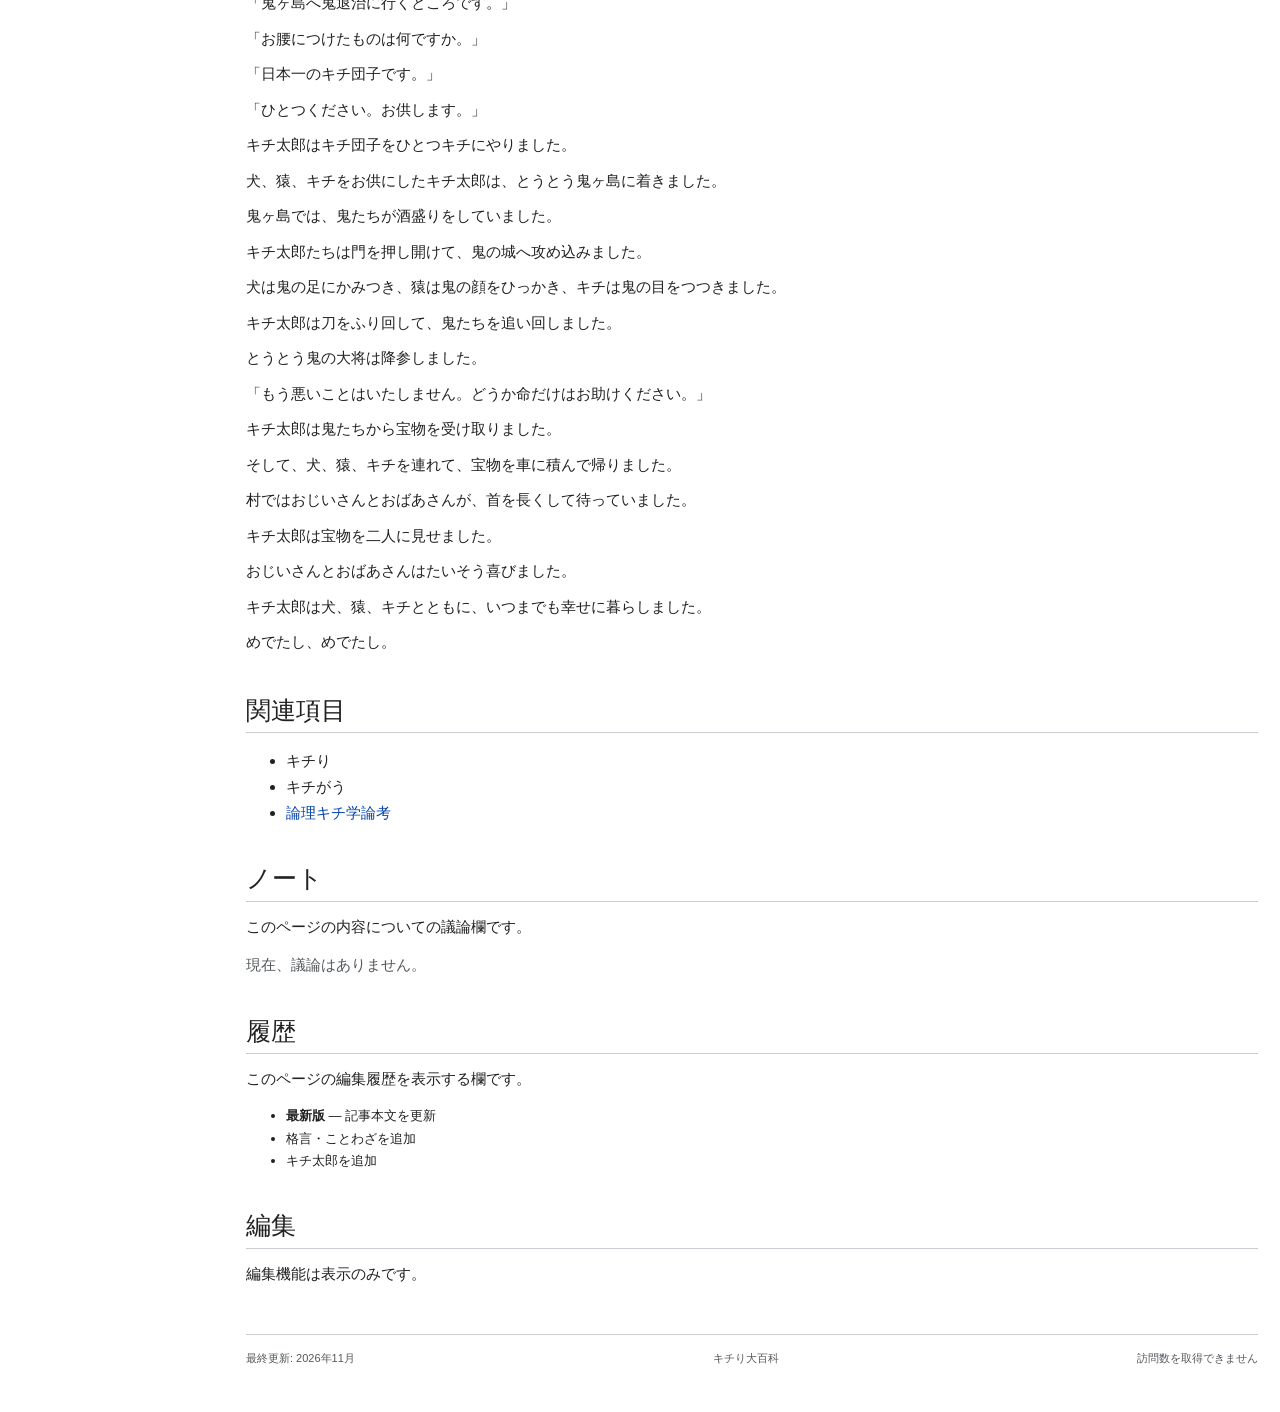
==== commit d2107d68: "Update index.html" ====
--- a/index.html
+++ b/index.html
@@ -133,7 +133,7 @@
           <ol class="aphorisms">
             <li>汝のキチりの格率が、常に同時に普遍的立法の原理として妥当しうるようにキチれ。</li>
             <li>汝のキチりを、単なる手段としてではなく、常に同時に目的として扱え。</li>
-            <li>我キチる、ゆえに我あり。</li><li>キチり得ないものについては、沈黙しなければならない。</li><li>人は考えるキチである。</li>
+            <li>我キチる、ゆえに我あり。</li><li>キチリについて語り得ないものについては、沈黙しなければならない。</li><li>人は考えるキチである。</li>
             <li>世界はキチりによって構成されている。</li><li>存在するとは、キチることである。</li><li>キチりのないところに、真理はない。</li>
             <li>人間は自由の刑に処せられている。ゆえに人間はキチる。</li><li>人間はキチりをするように自由である。</li><li>汝自身をキチれ。</li>
             <li>私は何を知りうるか。私は何をなすべきか。私は何をキチりうるか。</li>
